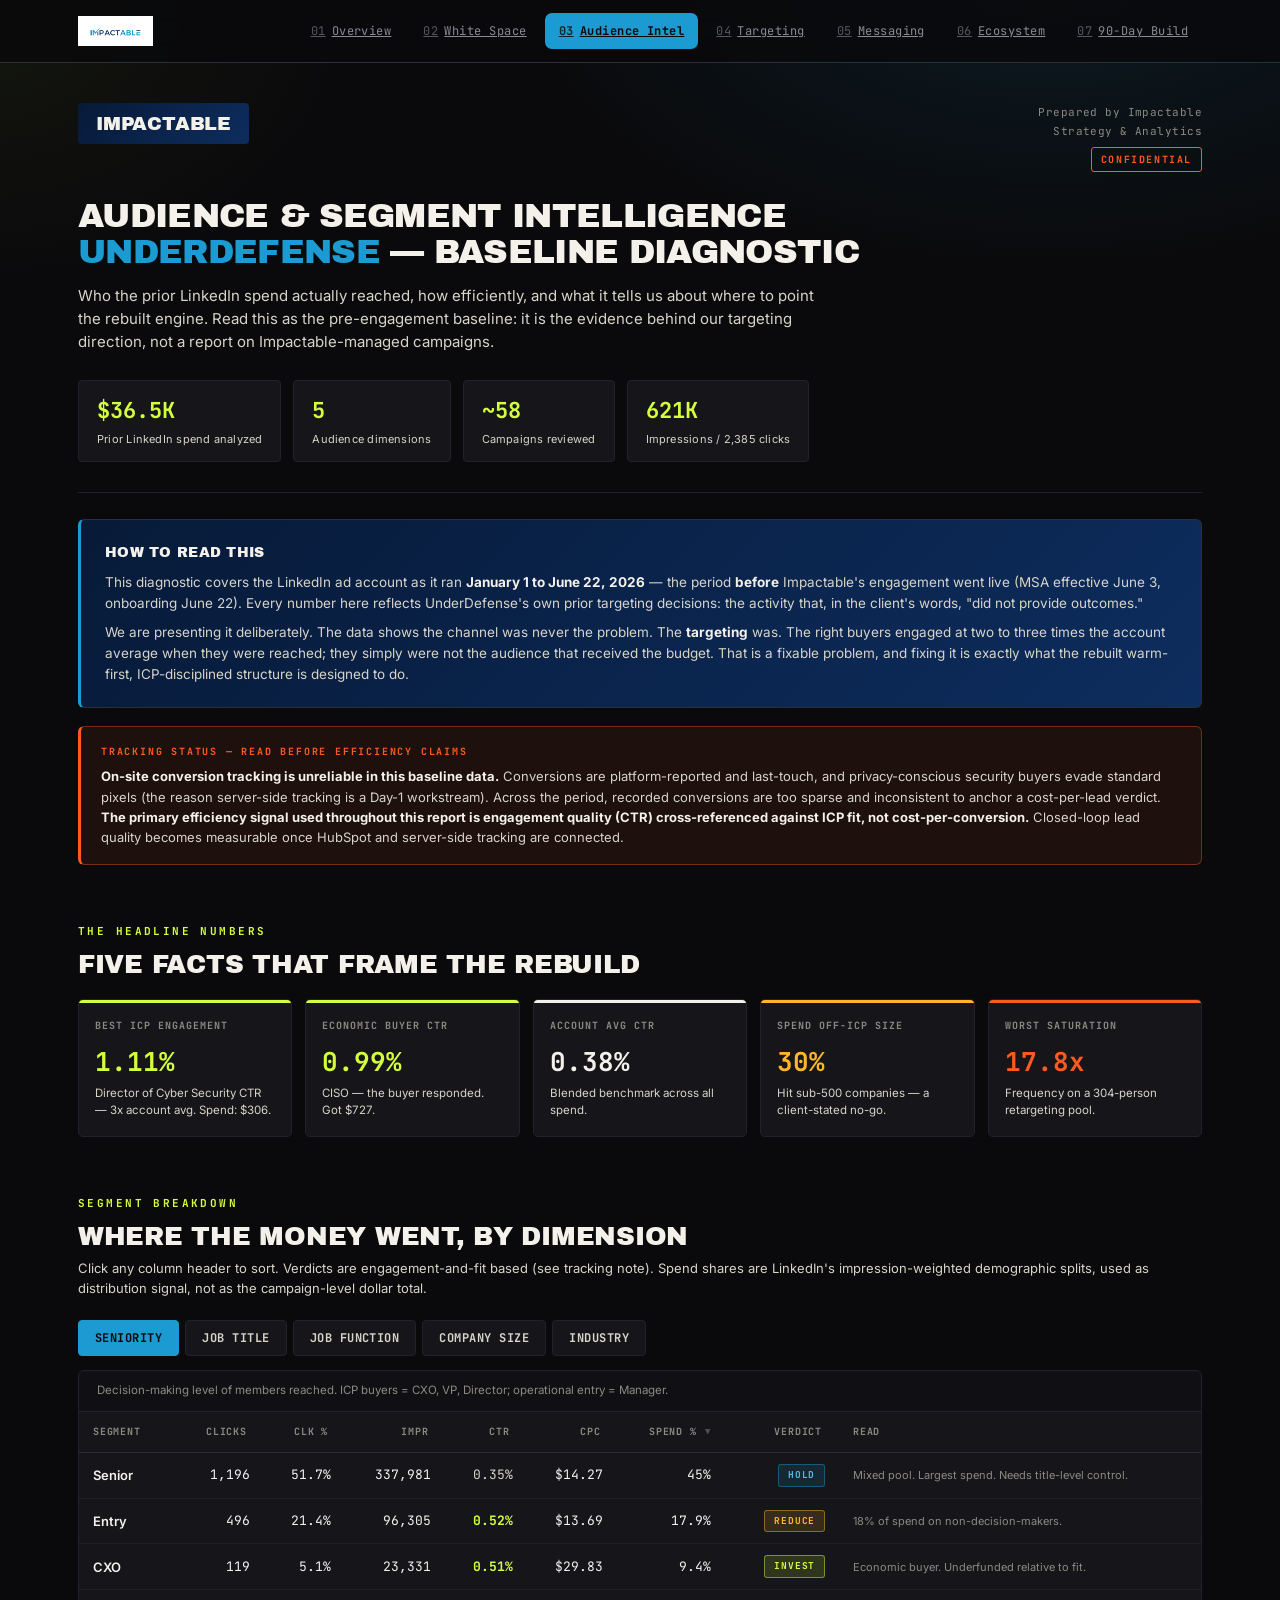
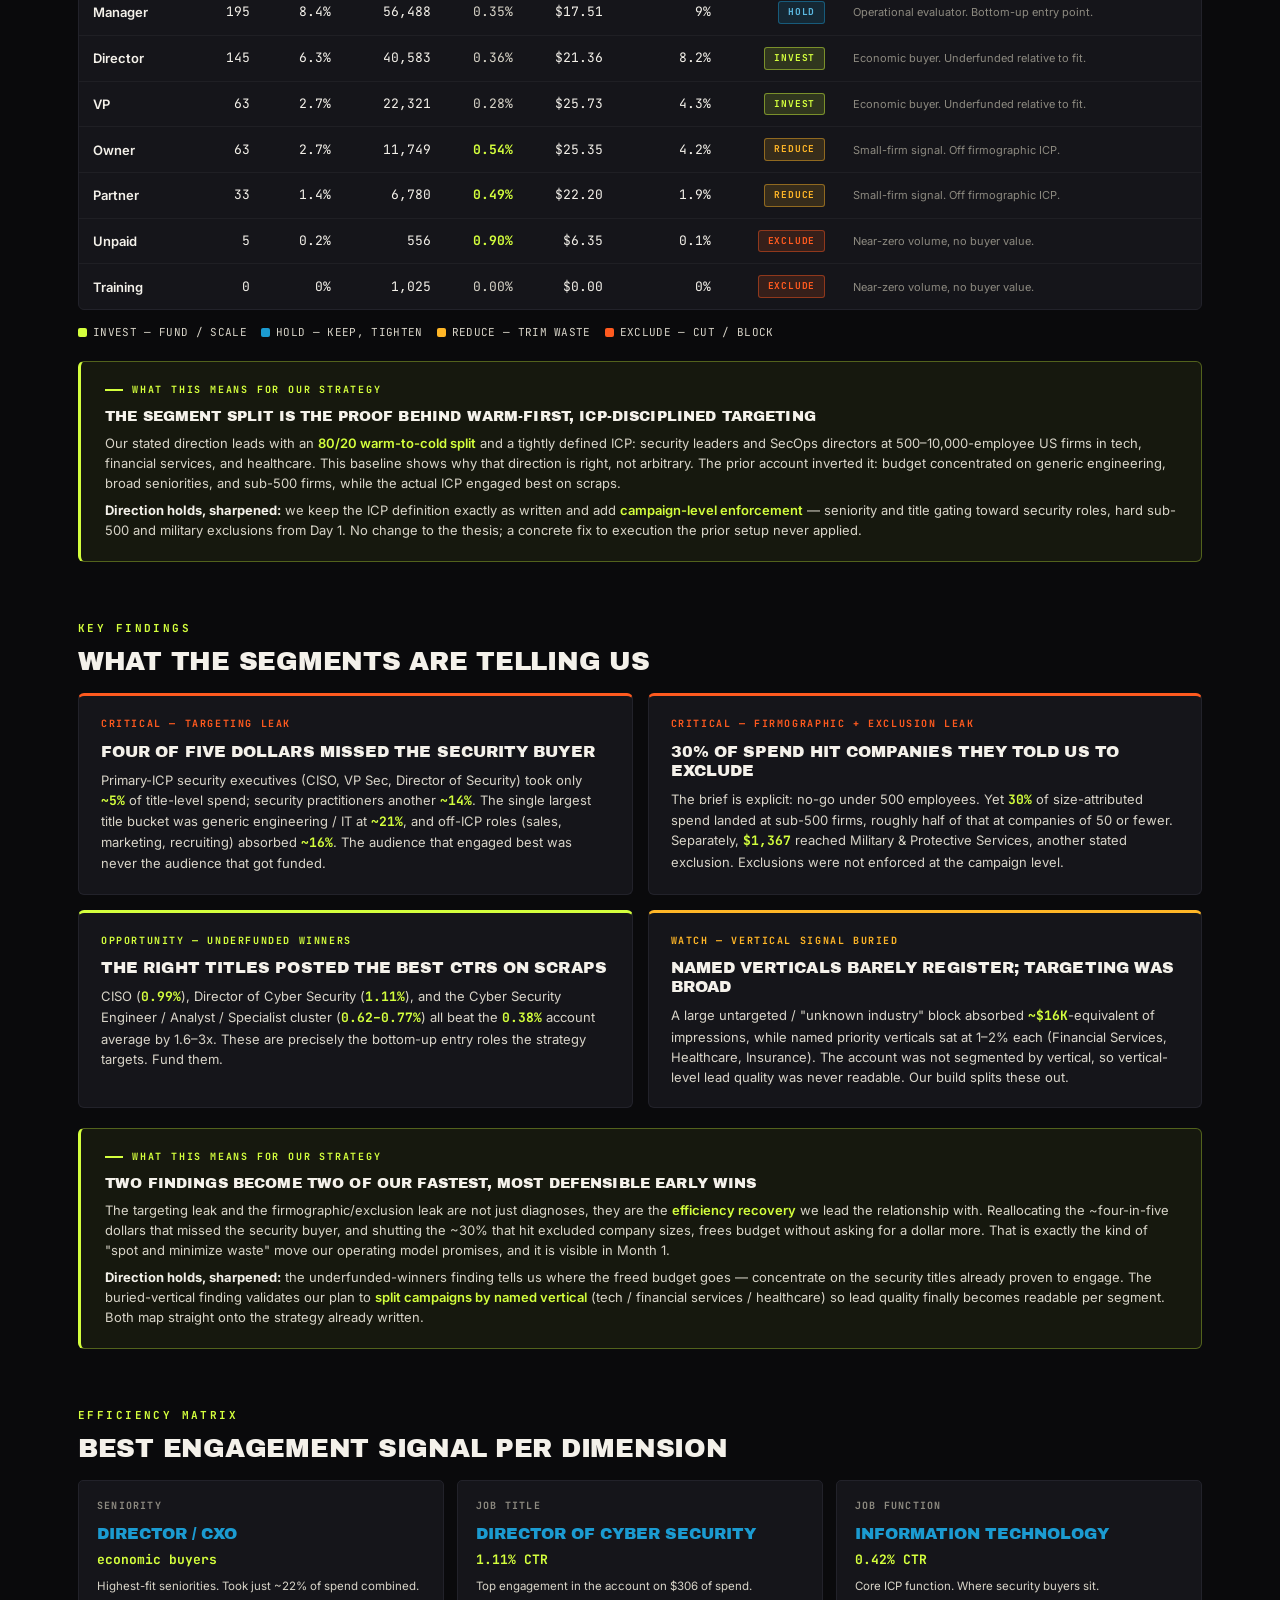
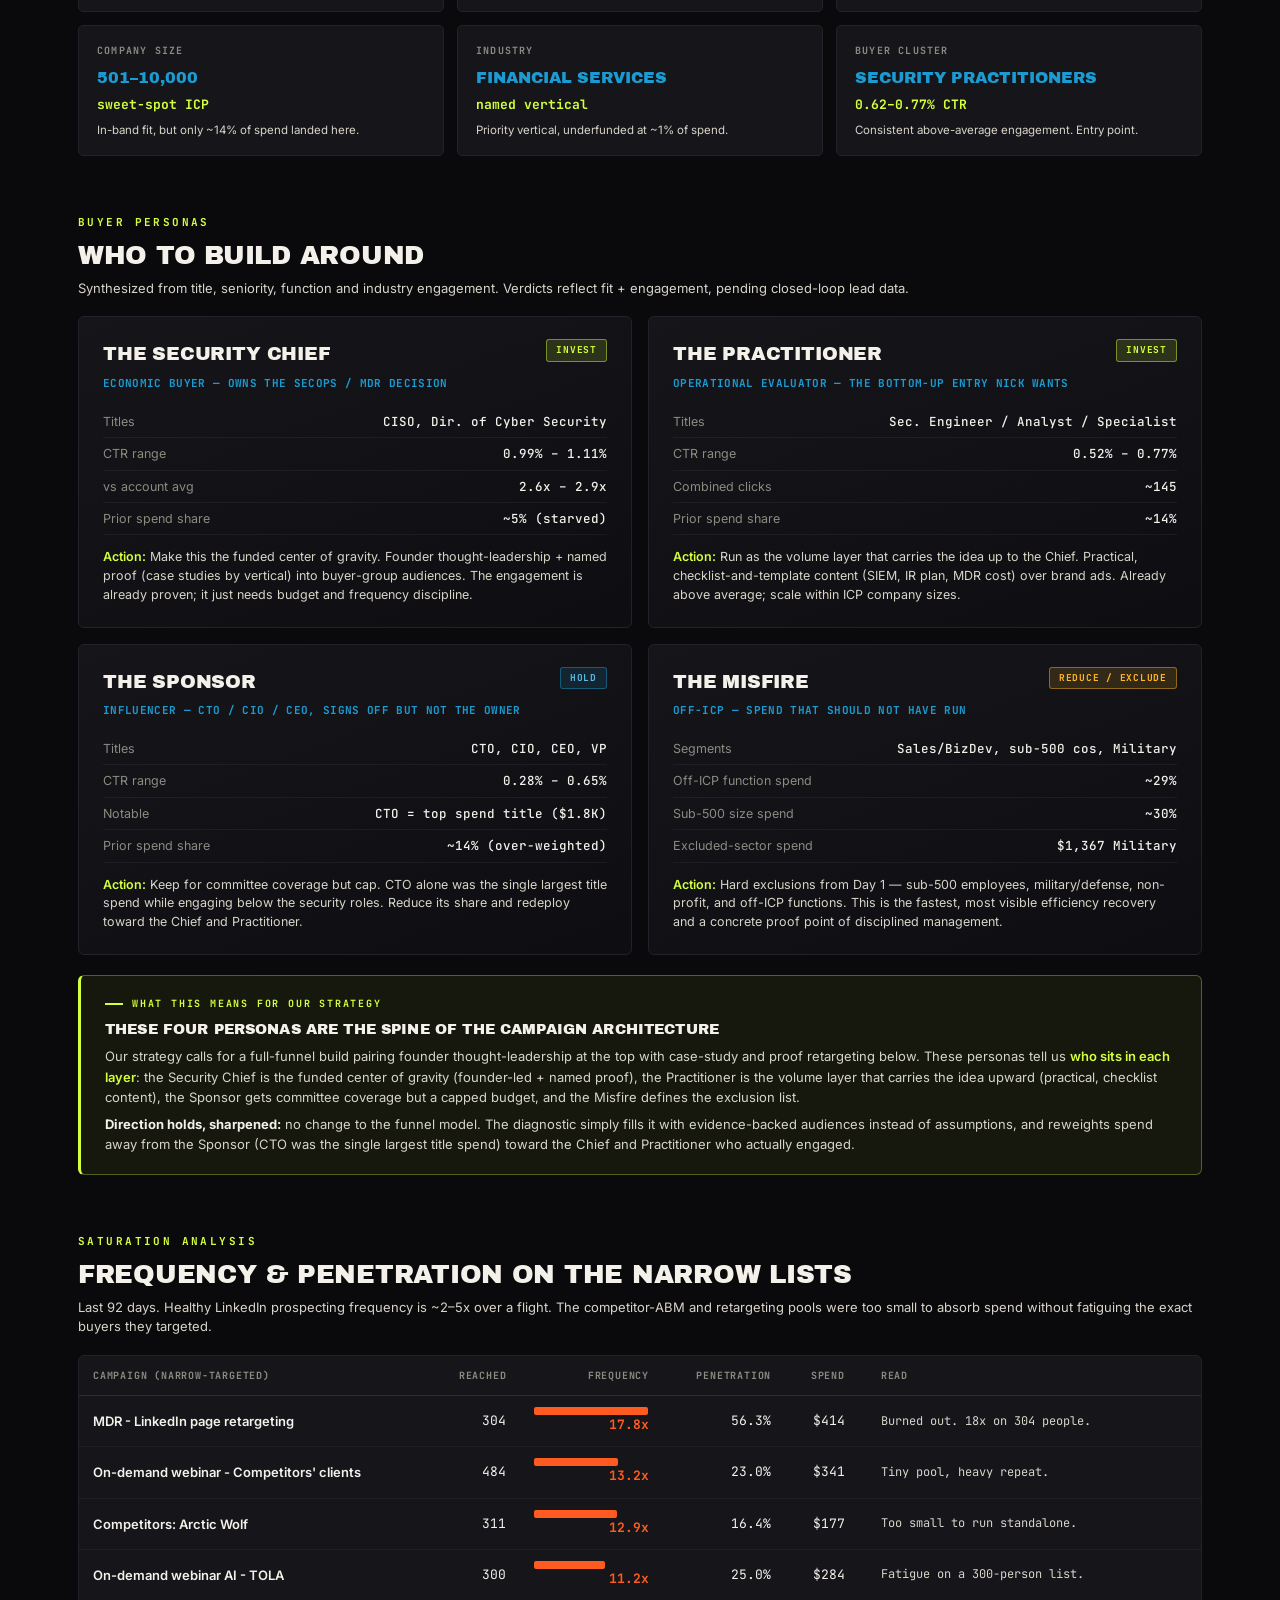
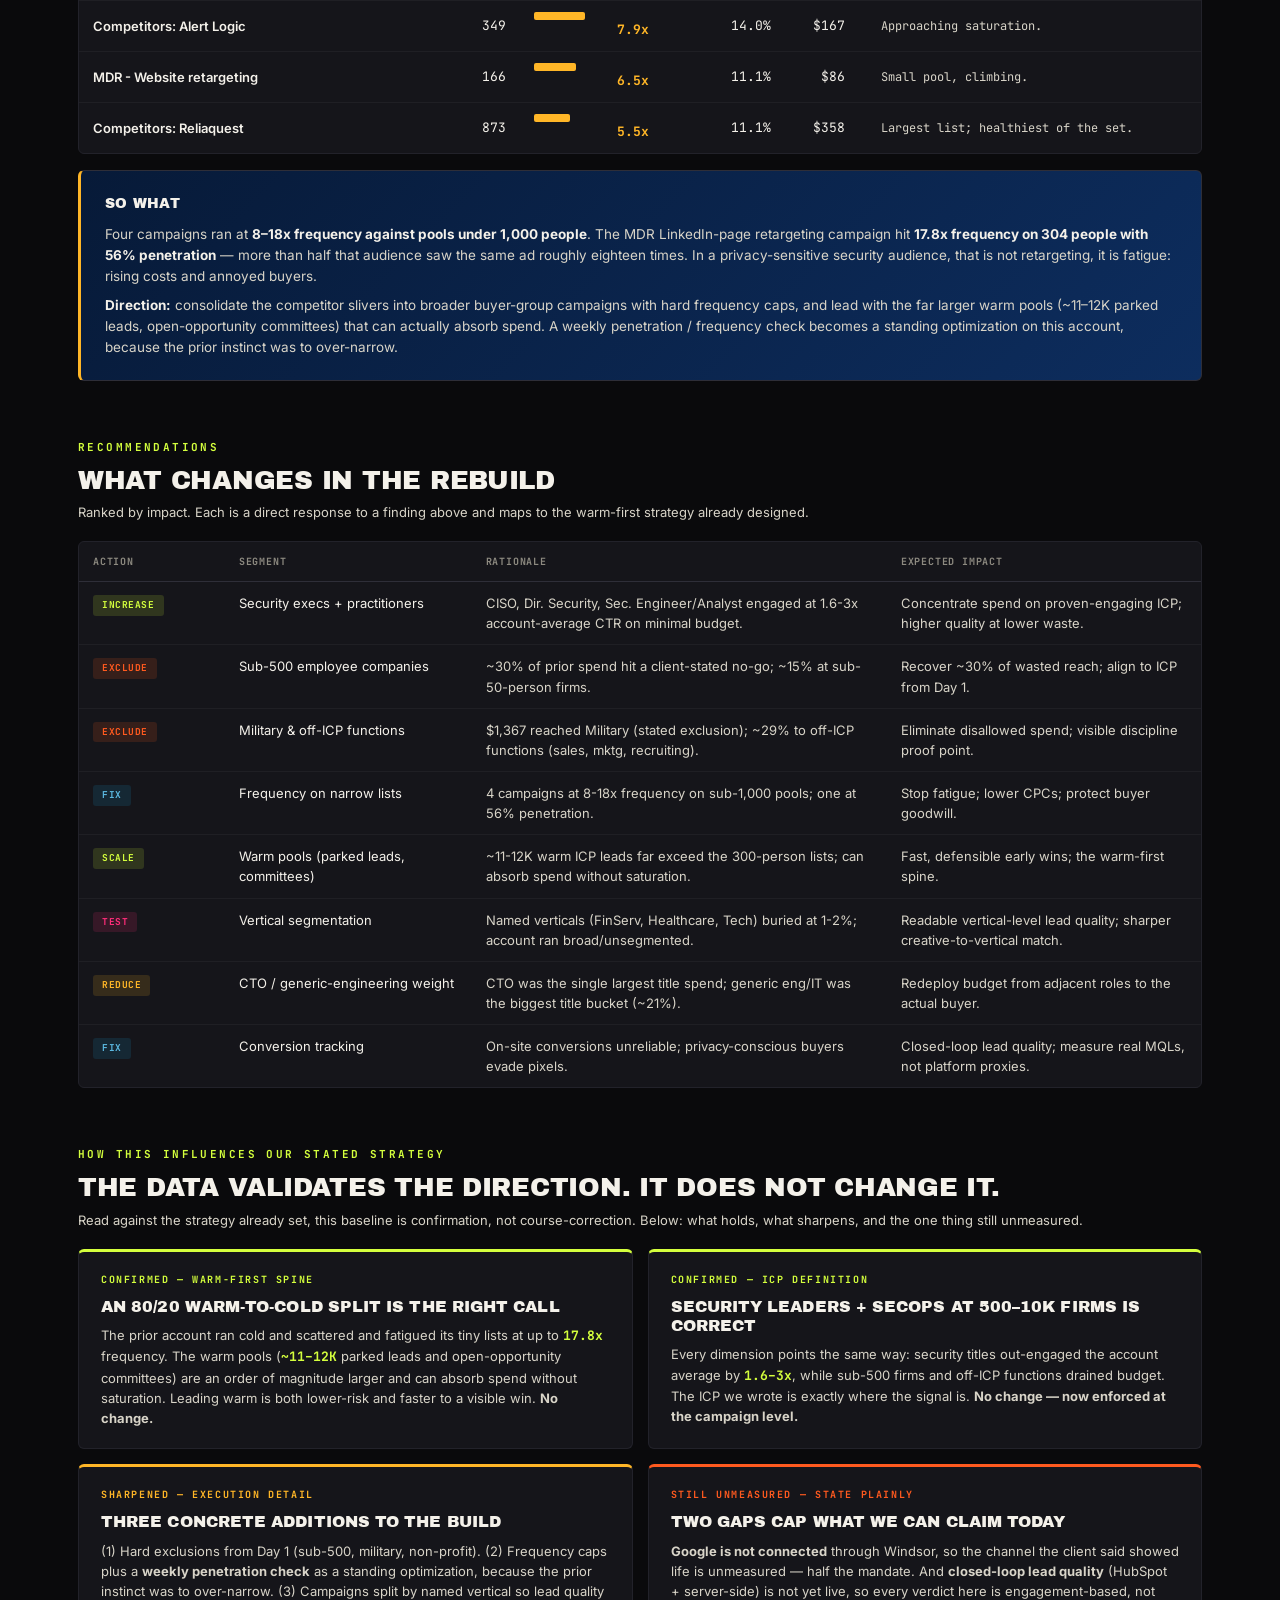
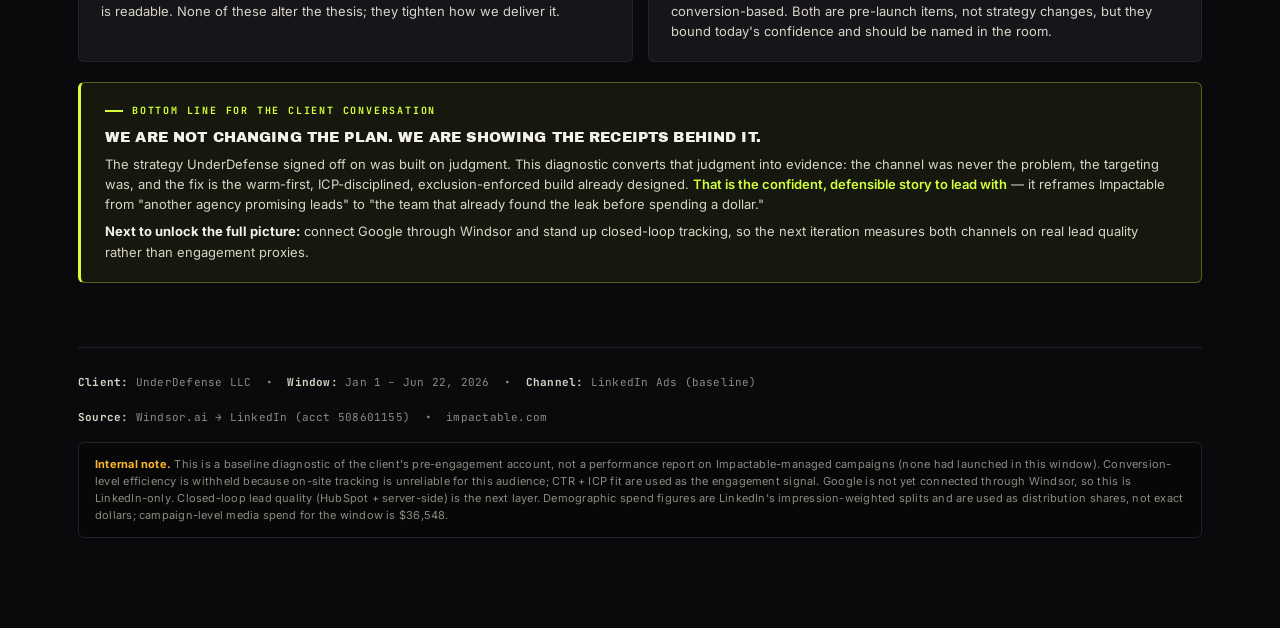
==== audience-intel.html @ baf53f41 "Add Audience & Segment Intelligence diagnostic; update White Space & Messaging to data-sovereignty w" ====
<!DOCTYPE html>
<html lang="en">
<head>
<meta charset="UTF-8">
<meta name="viewport" content="width=device-width, initial-scale=1.0">
<title>UnderDefense | Audience &amp; Segment Intelligence Diagnostic</title>
<link rel="preconnect" href="https://fonts.googleapis.com">
<link rel="preconnect" href="https://fonts.gstatic.com" crossorigin>
<link href="https://fonts.googleapis.com/css2?family=Archivo+Black&family=Inter:wght@400;500;600;700;800;900&family=JetBrains+Mono:wght@400;500;700&family=Fraunces:ital,opsz,wght@0,9..144,400;0,9..144,600;1,9..144,400;1,9..144,600&display=swap" rel="stylesheet">
<style>
:root{
  /* Brand Bible v2 */
  --asphalt:#0A0A0C; --concrete:#15151A; --court:#22222A;
  --navy:#0D2D5E; --navy-deep:#071A38; --blue:#1B9BD1; --blue-soft:#5BB8E0;
  --bone:#F4F1EA; --chalk:#D8D4C8;
  --moss:#7BAA3E; --canopy:#D4FF3D; --terracotta:#C4521F; --hazard:#FF5A1F;
  --rust:#8B3A1A; --clay:#FFB627; --jet-pink:#FF2D7A; --plum:#5C2D6E;
  /* semantic mapping for the diagnostic */
  --bg:var(--asphalt); --surface:var(--concrete); --surface2:#1b1b21;
  --border:var(--court); --border2:#2e2e38;
  --t1:var(--bone); --t2:var(--chalk); --t3:#8d8a80;
  --invest:var(--canopy); --hold:var(--blue); --reduce:var(--clay);
  --exclude:var(--hazard); --watch:var(--jet-pink);
}
*{box-sizing:border-box;margin:0;padding:0}
body{
  font-family:'Inter',sans-serif; background:var(--bg); color:var(--t1);
  line-height:1.55; -webkit-font-smoothing:antialiased;
  background-image:radial-gradient(900px 520px at 82% -5%,rgba(27,155,209,0.12),transparent 60%),radial-gradient(680px 480px at -2% 2%,rgba(212,255,61,0.05),transparent 55%);
  background-attachment:fixed;
}
.wrap{max-width:1180px;margin:0 auto;padding:0 28px 90px}
.mono{font-family:'JetBrains Mono',monospace}
.sectlabel{font-family:'JetBrains Mono',monospace;font-size:11px;font-weight:700;letter-spacing:.22em;text-transform:uppercase;color:var(--canopy);margin-bottom:10px}
h2{font-family:'Archivo Black',sans-serif;font-size:26px;font-weight:400;letter-spacing:-.01em;line-height:1.1;margin-bottom:6px;text-transform:uppercase}
h2 .sub{display:block;font-family:'Inter',sans-serif;font-size:13px;font-weight:400;color:var(--t2);margin-top:9px;letter-spacing:0;line-height:1.5;text-transform:none}
section{margin-top:58px}

/* HEADER */
header{padding:40px 0 30px;border-bottom:1px solid var(--border)}
.htop{display:flex;justify-content:space-between;align-items:flex-start;gap:24px;flex-wrap:wrap}
.logochip{background:linear-gradient(135deg,var(--navy-deep) 0%,var(--navy) 100%);border-radius:4px;padding:11px 18px;display:inline-flex;align-items:center}
.logochip .wm{font-family:'Archivo Black',sans-serif;font-size:19px;letter-spacing:-.01em;color:var(--bone);line-height:1;text-transform:uppercase}
.hmeta{text-align:right;font-family:'JetBrains Mono',monospace;font-size:11px;color:var(--t3);letter-spacing:.04em;line-height:1.7}
.hmeta .conf{display:inline-block;margin-top:7px;font-size:10px;font-weight:700;letter-spacing:.16em;text-transform:uppercase;color:var(--hazard);border:1px solid var(--hazard);border-radius:3px;padding:3px 9px}
h1{font-family:'Archivo Black',sans-serif;font-size:34px;font-weight:400;letter-spacing:-.02em;margin-top:26px;line-height:1.05;text-transform:uppercase}
h1 .accent{color:var(--blue)}
.tagline{color:var(--t2);font-size:15px;margin-top:14px;max-width:760px}
.badges{display:flex;gap:12px;flex-wrap:wrap;margin-top:26px}
.badge{background:var(--surface);border:1px solid var(--border);border-radius:4px;padding:13px 18px;min-width:150px}
.badge .n{font-family:'JetBrains Mono',monospace;font-size:22px;font-weight:700;color:var(--canopy)}
.badge .l{font-size:11px;color:var(--t2);margin-top:3px;letter-spacing:.02em}

/* CALLOUT / FRAMING */
.frame{background:linear-gradient(135deg,var(--navy-deep) 0%,var(--navy) 100%);border:1px solid var(--border2);border-left:3px solid var(--blue);border-radius:6px;padding:22px 24px;margin-top:26px}
.frame h3{font-family:'Archivo Black',sans-serif;font-weight:400;font-size:14px;letter-spacing:.02em;text-transform:uppercase;margin-bottom:9px;color:var(--bone)}
.frame p{font-size:13.5px;color:var(--chalk);margin-bottom:8px}
.frame p:last-child{margin-bottom:0}
.frame strong{color:var(--bone);font-weight:700}

.alert{background:rgba(255,90,31,.08);border:1px solid rgba(255,90,31,.4);border-left:3px solid var(--hazard);border-radius:6px;padding:17px 20px;margin-top:18px}
.alert .tag{font-family:'JetBrains Mono',monospace;font-size:10px;font-weight:700;letter-spacing:.18em;text-transform:uppercase;color:var(--hazard);margin-bottom:7px}
.alert p{font-size:13px;color:var(--t2)}
.alert strong{color:var(--t1)}

/* STRATEGY NOTE callout (canopy/lime = our direction) */
.strat{background:rgba(212,255,61,.06);border:1px solid rgba(212,255,61,.32);border-left:3px solid var(--canopy);border-radius:6px;padding:20px 24px;margin-top:20px}
.strat .tag{font-family:'JetBrains Mono',monospace;font-size:10px;font-weight:700;letter-spacing:.18em;text-transform:uppercase;color:var(--canopy);margin-bottom:9px;display:flex;align-items:center;gap:9px}
.strat .tag::before{content:"";width:18px;height:2px;background:var(--canopy);display:inline-block}
.strat h4{font-family:'Archivo Black',sans-serif;font-weight:400;font-size:14.5px;text-transform:uppercase;letter-spacing:.01em;color:var(--bone);margin-bottom:8px;line-height:1.25}
.strat p{font-size:13px;color:var(--chalk);margin-bottom:7px}
.strat p:last-child{margin-bottom:0}
.strat strong{color:var(--canopy);font-weight:600}
.strat .pin{color:var(--bone);font-weight:700}

/* HERO STATS */
.hero{display:flex;flex-wrap:wrap;gap:13px;margin-top:20px}
.hcard{flex:1 1 calc(20% - 11px);min-width:160px;background:var(--surface);border:1px solid var(--border);border-radius:5px;padding:18px 16px;position:relative;overflow:hidden}
.hcard::before{content:'';position:absolute;top:0;left:0;right:0;height:3px;background:var(--accent,var(--blue))}
.hcard .k{font-family:'JetBrains Mono',monospace;font-size:10px;letter-spacing:.1em;text-transform:uppercase;color:var(--t3);font-weight:700}
.hcard .v{font-family:'JetBrains Mono',monospace;font-size:26px;font-weight:700;margin:9px 0 3px;color:var(--accent,var(--t1))}
.hcard .d{font-size:11.5px;color:var(--t2);line-height:1.4}

/* TABS + TABLE */
.tabs{display:flex;gap:6px;flex-wrap:wrap;margin:22px 0 14px}
.tab{background:var(--surface);border:1px solid var(--border);color:var(--t2);font-family:'JetBrains Mono',monospace;font-size:12px;font-weight:700;letter-spacing:.04em;text-transform:uppercase;padding:9px 16px;border-radius:4px;cursor:pointer;transition:.15s}
.tab:hover{border-color:var(--border2);color:var(--t1)}
.tab.active{background:var(--blue);border-color:var(--blue);color:var(--asphalt)}
.tablewrap{background:var(--surface);border:1px solid var(--border);border-radius:6px;overflow:hidden}
.thint{font-size:11.5px;color:var(--t3);padding:11px 18px;border-bottom:1px solid var(--border);background:rgba(0,0,0,.25)}
table{width:100%;border-collapse:collapse;font-size:13px}
thead th{text-align:right;padding:12px 14px;font-family:'JetBrains Mono',monospace;font-size:10px;letter-spacing:.08em;text-transform:uppercase;color:var(--t3);font-weight:700;cursor:pointer;user-select:none;white-space:nowrap;border-bottom:1px solid var(--border2);transition:.12s}
thead th:first-child{text-align:left}
thead th:hover{color:var(--canopy)}
thead th .arr{opacity:.5;font-size:9px;margin-left:3px}
tbody td{padding:11px 14px;text-align:right;border-bottom:1px solid rgba(255,255,255,.045);white-space:nowrap}
tbody td:first-child{text-align:left;font-weight:600;color:var(--t1)}
tbody tr:last-child td{border-bottom:none}
tbody tr:hover{background:rgba(27,155,209,.06)}
.clickcell{position:relative}
.clickbar{position:absolute;left:14px;top:50%;transform:translateY(-50%);height:18px;background:rgba(27,155,209,.18);border-radius:2px;z-index:0}
.clickcell span{position:relative;z-index:1}
.mono-cell,tbody td:not(:first-child){font-family:'JetBrains Mono',monospace}
.note{font-family:'Inter',sans-serif;font-size:11px;color:var(--t3);max-width:230px;white-space:normal;text-align:left;line-height:1.4}
.ctr-hi{color:var(--canopy);font-weight:700}
.ctr-lo{color:var(--t2)}
/* verdict badges */
.vb{display:inline-block;font-family:'JetBrains Mono',monospace;font-size:9.5px;font-weight:700;letter-spacing:.08em;padding:3px 9px;border-radius:3px;text-transform:uppercase}
.v-INVEST{background:rgba(212,255,61,.14);color:var(--canopy);border:1px solid rgba(212,255,61,.45)}
.v-HOLD{background:rgba(27,155,209,.14);color:var(--blue-soft);border:1px solid rgba(27,155,209,.45)}
.v-REDUCE{background:rgba(255,182,39,.14);color:var(--clay);border:1px solid rgba(255,182,39,.45)}
.v-EXCLUDE{background:rgba(255,90,31,.14);color:var(--hazard);border:1px solid rgba(255,90,31,.45)}
.v-WATCH{background:rgba(255,45,122,.14);color:var(--jet-pink);border:1px solid rgba(255,45,122,.45)}
.legend{display:flex;gap:14px;flex-wrap:wrap;margin-top:14px;font-family:'JetBrains Mono',monospace;font-size:11px;color:var(--t2);text-transform:uppercase;letter-spacing:.03em}
.legend span{display:inline-flex;align-items:center;gap:6px}
.dot{width:9px;height:9px;border-radius:2px;display:inline-block}

/* INSIGHT CARDS */
.cards{display:flex;flex-wrap:wrap;gap:15px;margin-top:18px}
.icard{flex:1 1 calc(50% - 8px);min-width:300px;background:var(--surface);border:1px solid var(--border);border-radius:6px;padding:20px 22px;border-top:3px solid var(--blue)}
.icard.opp{border-top-color:var(--canopy)}
.icard.crit{border-top-color:var(--hazard)}
.icard.watch{border-top-color:var(--clay)}
.icard .tg{font-family:'JetBrains Mono',monospace;font-size:10px;font-weight:700;letter-spacing:.16em;text-transform:uppercase;margin-bottom:10px}
.icard.opp .tg{color:var(--canopy)}
.icard.crit .tg{color:var(--hazard)}
.icard.watch .tg{color:var(--clay)}
.icard h4{font-family:'Archivo Black',sans-serif;font-weight:400;font-size:16px;text-transform:uppercase;letter-spacing:.005em;margin-bottom:9px;line-height:1.2}
.icard p{font-size:13px;color:var(--t2)}
.icard .stat{font-family:'JetBrains Mono',monospace;color:var(--canopy);font-weight:700}

/* EFFICIENCY MATRIX */
.matrix{display:flex;flex-wrap:wrap;gap:13px;margin-top:18px}
.mcard{flex:1 1 calc(33.333% - 9px);min-width:200px;background:var(--surface);border:1px solid var(--border);border-radius:5px;padding:17px 18px}
.mcard .dim{font-family:'JetBrains Mono',monospace;font-size:10px;letter-spacing:.12em;text-transform:uppercase;color:var(--t3);font-weight:700}
.mcard .win{font-family:'Archivo Black',sans-serif;font-weight:400;font-size:16px;text-transform:uppercase;margin:8px 0 4px;color:var(--blue)}
.mcard .st{font-family:'JetBrains Mono',monospace;font-size:13px;color:var(--canopy);font-weight:700}
.mcard .ip{font-size:11.5px;color:var(--t2);margin-top:7px;line-height:1.4}

/* PERSONAS */
.personas{display:flex;flex-wrap:wrap;gap:16px;margin-top:18px}
.pcard{flex:1 1 calc(50% - 8px);min-width:300px;background:linear-gradient(160deg,var(--concrete),#0e0e12);border:1px solid var(--border);border-radius:6px;padding:22px 24px}
.pcard .ptop{display:flex;justify-content:space-between;align-items:flex-start;gap:12px;margin-bottom:6px}
.pcard h4{font-family:'Archivo Black',sans-serif;font-weight:400;font-size:19px;text-transform:uppercase;letter-spacing:-.01em}
.pcard .role{font-family:'JetBrains Mono',monospace;font-size:11px;color:var(--blue);font-weight:700;text-transform:uppercase;letter-spacing:.03em;margin-bottom:14px}
.pcard .prow{display:flex;justify-content:space-between;font-size:12.5px;padding:6px 0;border-bottom:1px solid rgba(255,255,255,.05)}
.pcard .prow .lab{color:var(--t3)}
.pcard .prow .val{font-family:'JetBrains Mono',monospace;color:var(--t1);font-weight:500}
.pcard .act{font-size:12.5px;color:var(--t2);margin-top:13px;line-height:1.5}
.pcard .act b{color:var(--canopy);font-weight:600}

/* ACTION TABLE */
.actwrap{background:var(--surface);border:1px solid var(--border);border-radius:6px;overflow:hidden;margin-top:18px}
table.act{font-size:13px}
table.act thead th{text-align:left;cursor:default}
table.act tbody td{text-align:left;white-space:normal;vertical-align:top;font-family:'Inter',sans-serif}
table.act tbody td:first-child{font-weight:600}
.pill{display:inline-block;font-family:'JetBrains Mono',monospace;font-size:9.5px;font-weight:700;letter-spacing:.06em;padding:3px 9px;border-radius:3px;text-transform:uppercase}
.p-INCREASE,.p-SCALE{background:rgba(212,255,61,.14);color:var(--canopy)}
.p-TEST{background:rgba(255,45,122,.14);color:var(--jet-pink)}
.p-REDUCE{background:rgba(255,182,39,.14);color:var(--clay)}
.p-EXCLUDE{background:rgba(255,90,31,.14);color:var(--hazard)}
.p-FIX{background:rgba(27,155,209,.14);color:var(--blue-soft)}

/* FREQUENCY SECTION */
.freqwrap{background:var(--surface);border:1px solid var(--border);border-radius:6px;overflow:hidden;margin-top:18px}
table.freq tbody td{text-align:right;font-family:'JetBrains Mono',monospace}
table.freq tbody td:first-child{text-align:left;font-family:'Inter',sans-serif}
.freqbar-cell{position:relative;min-width:120px}
.freqbar{height:8px;border-radius:2px;background:var(--moss)}
.freq-warn .freqbar{background:var(--clay)}
.freq-bad .freqbar{background:var(--hazard)}
.freqval{font-family:'JetBrains Mono',monospace;font-weight:700}
.freq-bad .freqval{color:var(--hazard)}
.freq-warn .freqval{color:var(--clay)}

/* FOOTER */
footer{margin-top:64px;padding-top:26px;border-top:1px solid var(--border);font-family:'JetBrains Mono',monospace;font-size:11px;color:var(--t3);letter-spacing:.02em}
footer .frow{display:flex;justify-content:space-between;flex-wrap:wrap;gap:18px}
footer b{color:var(--t2);font-weight:700}
.internal{margin-top:16px;font-family:'Inter',sans-serif;font-size:11px;color:var(--t3);background:rgba(0,0,0,.3);border:1px solid var(--border);border-radius:6px;padding:13px 16px;line-height:1.55}

@media(max-width:920px){
  .hero{grid-template-columns:repeat(2,1fr)} .cards,.personas{grid-template-columns:1fr}
  .matrix{grid-template-columns:1fr 1fr} h1{font-size:26px}
}

/* ---- Intelligence Room shared nav (scoped, no collision with page .tabs/.tab) ---- */
.ir-nav{position:sticky;top:0;z-index:60;background:rgba(10,10,12,.88);backdrop-filter:blur(12px);-webkit-backdrop-filter:blur(12px);border-bottom:1px solid var(--border2)}
.ir-nav-row{display:flex;align-items:center;gap:24px;height:62px;max-width:1180px;margin:0 auto;padding:0 28px}
.ir-brandmark{width:128px;height:30px;background-image:url('[data-uri]');background-size:contain;background-repeat:no-repeat;background-position:left center;flex:0 0 auto}
.ir-tabs{display:flex;gap:4px;margin-left:auto;overflow-x:auto;scrollbar-width:none}
.ir-tabs::-webkit-scrollbar{display:none}
.ir-tab{font-family:'JetBrains Mono',monospace;font-size:12px;letter-spacing:.04em;color:#8A8A95;padding:8px 13px;border-radius:7px;white-space:nowrap;border:1px solid transparent;transition:.15s}
.ir-tab:hover{color:var(--bone);background:var(--concrete)}
.ir-tab.active{color:var(--asphalt);background:var(--blue);font-weight:700}
.ir-tab .ir-n{opacity:.6;margin-right:6px}
.ir-tab.active .ir-n{opacity:.8}
</style>
</head>
<body>
<nav class="ir-nav"><div class="ir-nav-row">
  <a class="ir-brandmark" href="index.html" aria-label="Impactable"></a>
  <div class="ir-tabs">
    <a class="ir-tab" href="index.html"><span class="ir-n">01</span>Overview</a>
    <a class="ir-tab" href="white-space.html"><span class="ir-n">02</span>White Space</a>
    <a class="ir-tab active" href="audience-intel.html"><span class="ir-n">03</span>Audience Intel</a>
    <a class="ir-tab" href="targeting.html"><span class="ir-n">04</span>Targeting</a>
    <a class="ir-tab" href="messaging.html"><span class="ir-n">05</span>Messaging</a>
    <a class="ir-tab" href="ecosystem.html"><span class="ir-n">06</span>Ecosystem</a>
    <a class="ir-tab" href="campaign-build.html"><span class="ir-n">07</span>90-Day Build</a>
  </div>
</div></nav>

<div class="wrap">

<header>
  <div class="htop">
    <div class="logochip"><span class="wm">Impactable</span></div>
    <div class="hmeta">
      Prepared by Impactable<br>Strategy &amp; Analytics<br>
      <span class="conf">Confidential</span>
    </div>
  </div>
  <h1>Audience &amp; Segment Intelligence<br><span class="accent">UnderDefense</span> &mdash; Baseline Diagnostic</h1>
  <p class="tagline">Who the prior LinkedIn spend actually reached, how efficiently, and what it tells us about where to point the rebuilt engine. Read this as the pre-engagement baseline: it is the evidence behind our targeting direction, not a report on Impactable-managed campaigns.</p>
  <div class="badges">
    <div class="badge"><div class="n">$36.5K</div><div class="l">Prior LinkedIn spend analyzed</div></div>
    <div class="badge"><div class="n">5</div><div class="l">Audience dimensions</div></div>
    <div class="badge"><div class="n">~58</div><div class="l">Campaigns reviewed</div></div>
    <div class="badge"><div class="n">621K</div><div class="l">Impressions / 2,385 clicks</div></div>
  </div>
</header>

<div class="frame">
  <h3>How to read this</h3>
  <p>This diagnostic covers the LinkedIn ad account as it ran <strong>January 1 to June 22, 2026</strong> &mdash; the period <strong>before</strong> Impactable's engagement went live (MSA effective June 3, onboarding June 22). Every number here reflects UnderDefense's own prior targeting decisions: the activity that, in the client's words, "did not provide outcomes."</p>
  <p>We are presenting it deliberately. The data shows the channel was never the problem. The <strong>targeting</strong> was. The right buyers engaged at two to three times the account average when they were reached; they simply were not the audience that received the budget. That is a fixable problem, and fixing it is exactly what the rebuilt warm-first, ICP-disciplined structure is designed to do.</p>
</div>

<div class="alert">
  <div class="tag">Tracking status &mdash; read before efficiency claims</div>
  <p><strong>On-site conversion tracking is unreliable in this baseline data.</strong> Conversions are platform-reported and last-touch, and privacy-conscious security buyers evade standard pixels (the reason server-side tracking is a Day-1 workstream). Across the period, recorded conversions are too sparse and inconsistent to anchor a cost-per-lead verdict. <strong>The primary efficiency signal used throughout this report is engagement quality (CTR) cross-referenced against ICP fit, not cost-per-conversion.</strong> Closed-loop lead quality becomes measurable once HubSpot and server-side tracking are connected.</p>
</div>

<!-- HERO -->
<section>
  <div class="sectlabel">The headline numbers</div>
  <h2>Five facts that frame the rebuild</h2>
  <div class="hero">
    <div class="hcard" style="--accent:var(--canopy)"><div class="k">Best ICP engagement</div><div class="v">1.11%</div><div class="d">Director of Cyber Security CTR &mdash; 3x account avg. Spend: $306.</div></div>
    <div class="hcard" style="--accent:var(--canopy)"><div class="k">Economic buyer CTR</div><div class="v">0.99%</div><div class="d">CISO &mdash; the buyer responded. Got $727.</div></div>
    <div class="hcard" style="--accent:var(--t1)"><div class="k">Account avg CTR</div><div class="v">0.38%</div><div class="d">Blended benchmark across all spend.</div></div>
    <div class="hcard" style="--accent:var(--clay)"><div class="k">Spend off-ICP size</div><div class="v">30%</div><div class="d">Hit sub-500 companies &mdash; a client-stated no-go.</div></div>
    <div class="hcard" style="--accent:var(--hazard)"><div class="k">Worst saturation</div><div class="v">17.8x</div><div class="d">Frequency on a 304-person retargeting pool.</div></div>
  </div>
</section>

<!-- DIMENSION TABLES -->
<section>
  <div class="sectlabel">Segment breakdown</div>
  <h2>Where the money went, by dimension
    <span class="sub">Click any column header to sort. Verdicts are engagement-and-fit based (see tracking note). Spend shares are LinkedIn's impression-weighted demographic splits, used as distribution signal, not as the campaign-level dollar total.</span>
  </h2>
  <div class="tabs" id="tabs"></div>
  <div class="tablewrap">
    <div class="thint" id="thint"></div>
    <table id="segtable"><thead id="sthead"></thead><tbody id="stbody"></tbody></table>
  </div>
  <div class="legend">
    <span><span class="dot" style="background:#D4FF3D"></span>INVEST &mdash; fund / scale</span>
    <span><span class="dot" style="background:#1B9BD1"></span>HOLD &mdash; keep, tighten</span>
    <span><span class="dot" style="background:#FFB627"></span>REDUCE &mdash; trim waste</span>
    <span><span class="dot" style="background:#FF5A1F"></span>EXCLUDE &mdash; cut / block</span>
  </div>
  <div class="strat">
    <div class="tag">What this means for our strategy</div>
    <h4>The segment split is the proof behind warm-first, ICP-disciplined targeting</h4>
    <p>Our stated direction leads with an <strong>80/20 warm-to-cold split</strong> and a tightly defined ICP: security leaders and SecOps directors at 500&ndash;10,000-employee US firms in tech, financial services, and healthcare. This baseline shows why that direction is right, not arbitrary. The prior account inverted it: budget concentrated on generic engineering, broad seniorities, and sub-500 firms, while the actual ICP engaged best on scraps.</p>
    <p><span class="pin">Direction holds, sharpened:</span> we keep the ICP definition exactly as written and add <strong>campaign-level enforcement</strong> &mdash; seniority and title gating toward security roles, hard sub-500 and military exclusions from Day 1. No change to the thesis; a concrete fix to execution the prior setup never applied.</p>
  </div>
</section>

<!-- KEY FINDINGS -->
<section>
  <div class="sectlabel">Key findings</div>
  <h2>What the segments are telling us</h2>
  <div class="cards">
    <div class="icard crit">
      <div class="tg">Critical &mdash; targeting leak</div>
      <h4>Four of five dollars missed the security buyer</h4>
      <p>Primary-ICP security executives (CISO, VP Sec, Director of Security) took only <span class="stat">~5%</span> of title-level spend; security practitioners another <span class="stat">~14%</span>. The single largest title bucket was generic engineering / IT at <span class="stat">~21%</span>, and off-ICP roles (sales, marketing, recruiting) absorbed <span class="stat">~16%</span>. The audience that engaged best was never the audience that got funded.</p>
    </div>
    <div class="icard crit">
      <div class="tg">Critical &mdash; firmographic + exclusion leak</div>
      <h4>30% of spend hit companies they told us to exclude</h4>
      <p>The brief is explicit: no-go under 500 employees. Yet <span class="stat">30%</span> of size-attributed spend landed at sub-500 firms, roughly half of that at companies of 50 or fewer. Separately, <span class="stat">$1,367</span> reached Military &amp; Protective Services, another stated exclusion. Exclusions were not enforced at the campaign level.</p>
    </div>
    <div class="icard opp">
      <div class="tg">Opportunity &mdash; underfunded winners</div>
      <h4>The right titles posted the best CTRs on scraps</h4>
      <p>CISO (<span class="stat">0.99%</span>), Director of Cyber Security (<span class="stat">1.11%</span>), and the Cyber Security Engineer / Analyst / Specialist cluster (<span class="stat">0.62&ndash;0.77%</span>) all beat the <span class="stat">0.38%</span> account average by 1.6&ndash;3x. These are precisely the bottom-up entry roles the strategy targets. Fund them.</p>
    </div>
    <div class="icard watch">
      <div class="tg">Watch &mdash; vertical signal buried</div>
      <h4>Named verticals barely register; targeting was broad</h4>
      <p>A large untargeted / "unknown industry" block absorbed <span class="stat">~$16K</span>-equivalent of impressions, while named priority verticals sat at 1&ndash;2% each (Financial Services, Healthcare, Insurance). The account was not segmented by vertical, so vertical-level lead quality was never readable. Our build splits these out.</p>
    </div>
  </div>
  <div class="strat">
    <div class="tag">What this means for our strategy</div>
    <h4>Two findings become two of our fastest, most defensible early wins</h4>
    <p>The targeting leak and the firmographic/exclusion leak are not just diagnoses, they are the <strong>efficiency recovery</strong> we lead the relationship with. Reallocating the ~four-in-five dollars that missed the security buyer, and shutting the ~30% that hit excluded company sizes, frees budget without asking for a dollar more. That is exactly the kind of "spot and minimize waste" move our operating model promises, and it is visible in Month 1.</p>
    <p><span class="pin">Direction holds, sharpened:</span> the underfunded-winners finding tells us where the freed budget goes &mdash; concentrate on the security titles already proven to engage. The buried-vertical finding validates our plan to <strong>split campaigns by named vertical</strong> (tech / financial services / healthcare) so lead quality finally becomes readable per segment. Both map straight onto the strategy already written.</p>
  </div>
</section>

<!-- EFFICIENCY MATRIX -->
<section>
  <div class="sectlabel">Efficiency matrix</div>
  <h2>Best engagement signal per dimension</h2>
  <div class="matrix">
    <div class="mcard"><div class="dim">Seniority</div><div class="win">Director / CXO</div><div class="st">economic buyers</div><div class="ip">Highest-fit seniorities. Took just ~22% of spend combined.</div></div>
    <div class="mcard"><div class="dim">Job title</div><div class="win">Director of Cyber Security</div><div class="st">1.11% CTR</div><div class="ip">Top engagement in the account on $306 of spend.</div></div>
    <div class="mcard"><div class="dim">Job function</div><div class="win">Information Technology</div><div class="st">0.42% CTR</div><div class="ip">Core ICP function. Where security buyers sit.</div></div>
    <div class="mcard"><div class="dim">Company size</div><div class="win">501&ndash;10,000</div><div class="st">sweet-spot ICP</div><div class="ip">In-band fit, but only ~14% of spend landed here.</div></div>
    <div class="mcard"><div class="dim">Industry</div><div class="win">Financial Services</div><div class="st">named vertical</div><div class="ip">Priority vertical, underfunded at ~1% of spend.</div></div>
    <div class="mcard"><div class="dim">Buyer cluster</div><div class="win">Security practitioners</div><div class="st">0.62&ndash;0.77% CTR</div><div class="ip">Consistent above-average engagement. Entry point.</div></div>
  </div>
</section>

<!-- PERSONAS -->
<section>
  <div class="sectlabel">Buyer personas</div>
  <h2>Who to build around
    <span class="sub">Synthesized from title, seniority, function and industry engagement. Verdicts reflect fit + engagement, pending closed-loop lead data.</span>
  </h2>
  <div class="personas">
    <div class="pcard">
      <div class="ptop"><h4>The Security Chief</h4><span class="vb v-INVEST">Invest</span></div>
      <div class="role">Economic buyer &mdash; owns the SecOps / MDR decision</div>
      <div class="prow"><span class="lab">Titles</span><span class="val">CISO, Dir. of Cyber Security</span></div>
      <div class="prow"><span class="lab">CTR range</span><span class="val">0.99% &ndash; 1.11%</span></div>
      <div class="prow"><span class="lab">vs account avg</span><span class="val">2.6x &ndash; 2.9x</span></div>
      <div class="prow"><span class="lab">Prior spend share</span><span class="val">~5% (starved)</span></div>
      <div class="act"><b>Action:</b> Make this the funded center of gravity. Founder thought-leadership + named proof (case studies by vertical) into buyer-group audiences. The engagement is already proven; it just needs budget and frequency discipline.</div>
    </div>
    <div class="pcard">
      <div class="ptop"><h4>The Practitioner</h4><span class="vb v-INVEST">Invest</span></div>
      <div class="role">Operational evaluator &mdash; the bottom-up entry Nick wants</div>
      <div class="prow"><span class="lab">Titles</span><span class="val">Sec. Engineer / Analyst / Specialist</span></div>
      <div class="prow"><span class="lab">CTR range</span><span class="val">0.52% &ndash; 0.77%</span></div>
      <div class="prow"><span class="lab">Combined clicks</span><span class="val">~145</span></div>
      <div class="prow"><span class="lab">Prior spend share</span><span class="val">~14%</span></div>
      <div class="act"><b>Action:</b> Run as the volume layer that carries the idea up to the Chief. Practical, checklist-and-template content (SIEM, IR plan, MDR cost) over brand ads. Already above average; scale within ICP company sizes.</div>
    </div>
    <div class="pcard">
      <div class="ptop"><h4>The Sponsor</h4><span class="vb v-HOLD">Hold</span></div>
      <div class="role">Influencer &mdash; CTO / CIO / CEO, signs off but not the owner</div>
      <div class="prow"><span class="lab">Titles</span><span class="val">CTO, CIO, CEO, VP</span></div>
      <div class="prow"><span class="lab">CTR range</span><span class="val">0.28% &ndash; 0.65%</span></div>
      <div class="prow"><span class="lab">Notable</span><span class="val">CTO = top spend title ($1.8K)</span></div>
      <div class="prow"><span class="lab">Prior spend share</span><span class="val">~14% (over-weighted)</span></div>
      <div class="act"><b>Action:</b> Keep for committee coverage but cap. CTO alone was the single largest title spend while engaging below the security roles. Reduce its share and redeploy toward the Chief and Practitioner.</div>
    </div>
    <div class="pcard">
      <div class="ptop"><h4>The Misfire</h4><span class="vb v-REDUCE">Reduce / Exclude</span></div>
      <div class="role">Off-ICP &mdash; spend that should not have run</div>
      <div class="prow"><span class="lab">Segments</span><span class="val">Sales/BizDev, sub-500 cos, Military</span></div>
      <div class="prow"><span class="lab">Off-ICP function spend</span><span class="val">~29%</span></div>
      <div class="prow"><span class="lab">Sub-500 size spend</span><span class="val">~30%</span></div>
      <div class="prow"><span class="lab">Excluded-sector spend</span><span class="val">$1,367 Military</span></div>
      <div class="act"><b>Action:</b> Hard exclusions from Day 1 &mdash; sub-500 employees, military/defense, non-profit, and off-ICP functions. This is the fastest, most visible efficiency recovery and a concrete proof point of disciplined management.</div>
    </div>
  </div>
  <div class="strat">
    <div class="tag">What this means for our strategy</div>
    <h4>These four personas are the spine of the campaign architecture</h4>
    <p>Our strategy calls for a full-funnel build pairing founder thought-leadership at the top with case-study and proof retargeting below. These personas tell us <strong>who sits in each layer</strong>: the Security Chief is the funded center of gravity (founder-led + named proof), the Practitioner is the volume layer that carries the idea upward (practical, checklist content), the Sponsor gets committee coverage but a capped budget, and the Misfire defines the exclusion list.</p>
    <p><span class="pin">Direction holds, sharpened:</span> no change to the funnel model. The diagnostic simply fills it with evidence-backed audiences instead of assumptions, and reweights spend away from the Sponsor (CTO was the single largest title spend) toward the Chief and Practitioner who actually engaged.</p>
  </div>
</section>

<!-- FREQUENCY / PENETRATION -->
<section>
  <div class="sectlabel">Saturation analysis</div>
  <h2>Frequency &amp; penetration on the narrow lists
    <span class="sub">Last 92 days. Healthy LinkedIn prospecting frequency is ~2&ndash;5x over a flight. The competitor-ABM and retargeting pools were too small to absorb spend without fatiguing the exact buyers they targeted.</span>
  </h2>
  <div class="freqwrap">
    <table class="freq"><thead>
      <tr><th style="text-align:left">Campaign (narrow-targeted)</th><th>Reached</th><th>Frequency</th><th>Penetration</th><th>Spend</th><th style="text-align:left;padding-left:22px">Read</th></tr>
    </thead><tbody id="freqbody"></tbody></table>
  </div>
  <div class="frame" style="border-left-color:var(--clay);margin-top:16px">
    <h3>So what</h3>
    <p>Four campaigns ran at <strong>8&ndash;18x frequency against pools under 1,000 people</strong>. The MDR LinkedIn-page retargeting campaign hit <strong>17.8x frequency on 304 people with 56% penetration</strong> &mdash; more than half that audience saw the same ad roughly eighteen times. In a privacy-sensitive security audience, that is not retargeting, it is fatigue: rising costs and annoyed buyers.</p>
    <p><strong>Direction:</strong> consolidate the competitor slivers into broader buyer-group campaigns with hard frequency caps, and lead with the far larger warm pools (~11&ndash;12K parked leads, open-opportunity committees) that can actually absorb spend. A weekly penetration / frequency check becomes a standing optimization on this account, because the prior instinct was to over-narrow.</p>
  </div>
</section>

<!-- ACTION RECS -->
<section>
  <div class="sectlabel">Recommendations</div>
  <h2>What changes in the rebuild
    <span class="sub">Ranked by impact. Each is a direct response to a finding above and maps to the warm-first strategy already designed.</span>
  </h2>
  <div class="actwrap">
    <table class="act"><thead>
      <tr><th style="width:13%">Action</th><th style="width:22%">Segment</th><th style="width:37%">Rationale</th><th style="width:28%">Expected impact</th></tr>
    </thead><tbody id="actbody"></tbody></table>
  </div>
</section>

<!-- STRATEGY SYNTHESIS -->
<section>
  <div class="sectlabel">How this influences our stated strategy</div>
  <h2>The data validates the direction. It does not change it.
    <span class="sub">Read against the strategy already set, this baseline is confirmation, not course-correction. Below: what holds, what sharpens, and the one thing still unmeasured.</span>
  </h2>
  <div class="cards">
    <div class="icard opp">
      <div class="tg">Confirmed &mdash; warm-first spine</div>
      <h4>An 80/20 warm-to-cold split is the right call</h4>
      <p>The prior account ran cold and scattered and fatigued its tiny lists at up to <span class="stat">17.8x</span> frequency. The warm pools (<span class="stat">~11&ndash;12K</span> parked leads and open-opportunity committees) are an order of magnitude larger and can absorb spend without saturation. Leading warm is both lower-risk and faster to a visible win. <strong>No change.</strong></p>
    </div>
    <div class="icard opp">
      <div class="tg">Confirmed &mdash; ICP definition</div>
      <h4>Security leaders + SecOps at 500&ndash;10K firms is correct</h4>
      <p>Every dimension points the same way: security titles out-engaged the account average by <span class="stat">1.6&ndash;3x</span>, while sub-500 firms and off-ICP functions drained budget. The ICP we wrote is exactly where the signal is. <strong>No change &mdash; now enforced at the campaign level.</strong></p>
    </div>
    <div class="icard watch">
      <div class="tg">Sharpened &mdash; execution detail</div>
      <h4>Three concrete additions to the build</h4>
      <p>(1) Hard exclusions from Day 1 (sub-500, military, non-profit). (2) Frequency caps plus a <strong>weekly penetration check</strong> as a standing optimization, because the prior instinct was to over-narrow. (3) Campaigns split by named vertical so lead quality is readable. None of these alter the thesis; they tighten how we deliver it.</p>
    </div>
    <div class="icard crit">
      <div class="tg">Still unmeasured &mdash; state plainly</div>
      <h4>Two gaps cap what we can claim today</h4>
      <p><strong>Google is not connected</strong> through Windsor, so the channel the client said showed life is unmeasured &mdash; half the mandate. And <strong>closed-loop lead quality</strong> (HubSpot + server-side) is not yet live, so every verdict here is engagement-based, not conversion-based. Both are pre-launch items, not strategy changes, but they bound today's confidence and should be named in the room.</p>
    </div>
  </div>
  <div class="strat">
    <div class="tag">Bottom line for the client conversation</div>
    <h4>We are not changing the plan. We are showing the receipts behind it.</h4>
    <p>The strategy UnderDefense signed off on was built on judgment. This diagnostic converts that judgment into evidence: the channel was never the problem, the targeting was, and the fix is the warm-first, ICP-disciplined, exclusion-enforced build already designed. <strong>That is the confident, defensible story to lead with</strong> &mdash; it reframes Impactable from "another agency promising leads" to "the team that already found the leak before spending a dollar."</p>
    <p><span class="pin">Next to unlock the full picture:</span> connect Google through Windsor and stand up closed-loop tracking, so the next iteration measures both channels on real lead quality rather than engagement proxies.</p>
  </div>
</section>

<footer>
  <div class="frow">
    <div><b>Client:</b> UnderDefense LLC &nbsp;&bull;&nbsp; <b>Window:</b> Jan 1 &ndash; Jun 22, 2026 &nbsp;&bull;&nbsp; <b>Channel:</b> LinkedIn Ads (baseline)</div>
    <div><b>Source:</b> Windsor.ai &rarr; LinkedIn (acct 508601155) &nbsp;&bull;&nbsp; impactable.com</div>
  </div>
  <div class="internal">
    <b style="color:var(--clay)">Internal note.</b> This is a baseline diagnostic of the client's pre-engagement account, not a performance report on Impactable-managed campaigns (none had launched in this window). Conversion-level efficiency is withheld because on-site tracking is unreliable for this audience; CTR + ICP fit are used as the engagement signal. Google is not yet connected through Windsor, so this is LinkedIn-only. Closed-loop lead quality (HubSpot + server-side) is the next layer. Demographic spend figures are LinkedIn's impression-weighted splits and are used as distribution shares, not exact dollars; campaign-level media spend for the window is $36,548.
  </div>
</footer>

</div>

<script>
const DATA={"seniority":[{"name":"Senior","impressions":337981,"clicks":1196,"spend":17066,"ctr":0.35,"cpc":14.27,"spend_pct":45.0,"clicks_pct":51.7,"verdict":"HOLD","note":"Mixed pool. Largest spend. Needs title-level control."},{"name":"Entry","impressions":96305,"clicks":496,"spend":6790,"ctr":0.52,"cpc":13.69,"spend_pct":17.9,"clicks_pct":21.4,"verdict":"REDUCE","note":"18% of spend on non-decision-makers."},{"name":"Manager","impressions":56488,"clicks":195,"spend":3415,"ctr":0.35,"cpc":17.51,"spend_pct":9.0,"clicks_pct":8.4,"verdict":"HOLD","note":"Operational evaluator. Bottom-up entry point."},{"name":"Director","impressions":40583,"clicks":145,"spend":3096,"ctr":0.36,"cpc":21.36,"spend_pct":8.2,"clicks_pct":6.3,"verdict":"INVEST","note":"Economic buyer. Underfunded relative to fit."},{"name":"CXO","impressions":23331,"clicks":119,"spend":3550,"ctr":0.51,"cpc":29.83,"spend_pct":9.4,"clicks_pct":5.1,"verdict":"INVEST","note":"Economic buyer. Underfunded relative to fit."},{"name":"VP","impressions":22321,"clicks":63,"spend":1621,"ctr":0.28,"cpc":25.73,"spend_pct":4.3,"clicks_pct":2.7,"verdict":"INVEST","note":"Economic buyer. Underfunded relative to fit."},{"name":"Owner","impressions":11749,"clicks":63,"spend":1597,"ctr":0.54,"cpc":25.35,"spend_pct":4.2,"clicks_pct":2.7,"verdict":"REDUCE","note":"Small-firm signal. Off firmographic ICP."},{"name":"Partner","impressions":6780,"clicks":33,"spend":733,"ctr":0.49,"cpc":22.2,"spend_pct":1.9,"clicks_pct":1.4,"verdict":"REDUCE","note":"Small-firm signal. Off firmographic ICP."},{"name":"Training","impressions":1025,"clicks":0,"spend":0,"ctr":0.0,"cpc":0,"spend_pct":0.0,"clicks_pct":0.0,"verdict":"EXCLUDE","note":"Near-zero volume, no buyer value."},{"name":"Unpaid","impressions":556,"clicks":5,"spend":32,"ctr":0.9,"cpc":6.35,"spend_pct":0.1,"clicks_pct":0.2,"verdict":"EXCLUDE","note":"Near-zero volume, no buyer value."}],"function":[{"name":"Information Technology","impressions":207503,"clicks":862,"spend":15973,"ctr":0.42,"cpc":18.53,"spend_pct":38.8,"clicks_pct":34.6,"verdict":"INVEST","note":"Core ICP. Security buyers live here."},{"name":"Engineering","impressions":155653,"clicks":511,"spend":8992,"ctr":0.33,"cpc":17.6,"spend_pct":21.8,"clicks_pct":20.5,"verdict":"HOLD","note":"Adjacent. Tighten to security titles within."},{"name":"Sales","impressions":65125,"clicks":327,"spend":3264,"ctr":0.5,"cpc":9.98,"spend_pct":7.9,"clicks_pct":13.1,"verdict":"REDUCE","note":"Off-ICP function. Tighten targeting/exclusions."},{"name":"Operations","impressions":35631,"clicks":109,"spend":1578,"ctr":0.31,"cpc":14.47,"spend_pct":3.8,"clicks_pct":4.4,"verdict":"HOLD","note":""},{"name":"Business Development","impressions":30689,"clicks":142,"spend":3026,"ctr":0.46,"cpc":21.31,"spend_pct":7.3,"clicks_pct":5.7,"verdict":"REDUCE","note":"Off-ICP function. Tighten targeting/exclusions."},{"name":"Finance","impressions":18494,"clicks":43,"spend":772,"ctr":0.23,"cpc":17.95,"spend_pct":1.9,"clicks_pct":1.7,"verdict":"REDUCE","note":"Off-ICP function. Tighten targeting/exclusions."},{"name":"Military & Protective Services","impressions":16858,"clicks":77,"spend":1367,"ctr":0.46,"cpc":17.75,"spend_pct":3.3,"clicks_pct":3.1,"verdict":"EXCLUDE","note":"Client-stated exclusion. Should be zero."},{"name":"Customer Success & Support","impressions":9666,"clicks":42,"spend":582,"ctr":0.43,"cpc":13.86,"spend_pct":1.4,"clicks_pct":1.7,"verdict":"HOLD","note":""},{"name":"Education","impressions":9231,"clicks":43,"spend":703,"ctr":0.47,"cpc":16.35,"spend_pct":1.7,"clicks_pct":1.7,"verdict":"REDUCE","note":"Off-ICP function. Tighten targeting/exclusions."},{"name":"Program & Project Mgmt","impressions":9094,"clicks":43,"spend":653,"ctr":0.47,"cpc":15.19,"spend_pct":1.6,"clicks_pct":1.7,"verdict":"HOLD","note":""},{"name":"Consulting","impressions":8244,"clicks":54,"spend":638,"ctr":0.66,"cpc":11.82,"spend_pct":1.5,"clicks_pct":2.2,"verdict":"HOLD","note":""},{"name":"Administrative","impressions":7428,"clicks":25,"spend":320,"ctr":0.34,"cpc":12.79,"spend_pct":0.8,"clicks_pct":1.0,"verdict":"REDUCE","note":"Off-ICP function. Tighten targeting/exclusions."},{"name":"Community & Social Services","impressions":6686,"clicks":41,"spend":523,"ctr":0.61,"cpc":12.76,"spend_pct":1.3,"clicks_pct":1.6,"verdict":"REDUCE","note":"Off-ICP function. Tighten targeting/exclusions."},{"name":"Legal","impressions":5762,"clicks":13,"spend":279,"ctr":0.23,"cpc":21.48,"spend_pct":0.7,"clicks_pct":0.5,"verdict":"REDUCE","note":"Off-ICP function. Tighten targeting/exclusions."},{"name":"Arts & Design","impressions":5727,"clicks":27,"spend":459,"ctr":0.47,"cpc":17.0,"spend_pct":1.1,"clicks_pct":1.1,"verdict":"REDUCE","note":"Off-ICP function. Tighten targeting/exclusions."},{"name":"Accounting","impressions":5399,"clicks":12,"spend":182,"ctr":0.22,"cpc":15.18,"spend_pct":0.4,"clicks_pct":0.5,"verdict":"REDUCE","note":"Off-ICP function. Tighten targeting/exclusions."},{"name":"Human Resources","impressions":5379,"clicks":26,"spend":353,"ctr":0.48,"cpc":13.56,"spend_pct":0.9,"clicks_pct":1.0,"verdict":"REDUCE","note":"Off-ICP function. Tighten targeting/exclusions."},{"name":"Research","impressions":5075,"clicks":24,"spend":358,"ctr":0.47,"cpc":14.93,"spend_pct":0.9,"clicks_pct":1.0,"verdict":"HOLD","note":""},{"name":"Media & Communication","impressions":4931,"clicks":22,"spend":356,"ctr":0.45,"cpc":16.18,"spend_pct":0.9,"clicks_pct":0.9,"verdict":"REDUCE","note":"Off-ICP function. Tighten targeting/exclusions."},{"name":"Healthcare Services","impressions":4415,"clicks":17,"spend":228,"ctr":0.39,"cpc":13.42,"spend_pct":0.6,"clicks_pct":0.7,"verdict":"REDUCE","note":"Off-ICP function. Tighten targeting/exclusions."},{"name":"Marketing","impressions":2885,"clicks":13,"spend":294,"ctr":0.45,"cpc":22.6,"spend_pct":0.7,"clicks_pct":0.5,"verdict":"REDUCE","note":"Off-ICP function. Tighten targeting/exclusions."},{"name":"Product Management","impressions":3187,"clicks":17,"spend":278,"ctr":0.53,"cpc":16.33,"spend_pct":0.7,"clicks_pct":0.7,"verdict":"HOLD","note":""}],"size":[{"name":"10,001+","impressions":232567,"clicks":857,"spend":13267,"ctr":0.37,"cpc":15.48,"spend_pct":35.8,"clicks_pct":37.5,"verdict":"HOLD","note":"Good-fit large enterprise. Watch quality."},{"name":"1,001-5,000","impressions":111366,"clicks":465,"spend":7132,"ctr":0.42,"cpc":15.34,"spend_pct":19.3,"clicks_pct":20.3,"verdict":"INVEST","note":"Sweet-spot ICP (500-10K)."},{"name":"201-500","impressions":59922,"clicks":230,"spend":3501,"ctr":0.38,"cpc":15.22,"spend_pct":9.5,"clicks_pct":10.1,"verdict":"EXCLUDE","note":"Sub-500: client-stated NO-GO."},{"name":"501-1,000","impressions":49917,"clicks":170,"spend":2983,"ctr":0.34,"cpc":17.55,"spend_pct":8.1,"clicks_pct":7.4,"verdict":"INVEST","note":"Sweet-spot ICP (500-10K)."},{"name":"5,001-10,000","impressions":45046,"clicks":191,"spend":2397,"ctr":0.42,"cpc":12.55,"spend_pct":6.5,"clicks_pct":8.4,"verdict":"INVEST","note":"Sweet-spot ICP (500-10K)."},{"name":"51-200","impressions":30184,"clicks":125,"spend":2370,"ctr":0.41,"cpc":18.96,"spend_pct":6.4,"clicks_pct":5.5,"verdict":"EXCLUDE","note":"Sub-500: client-stated NO-GO."},{"name":"11-50","impressions":23992,"clicks":119,"spend":2450,"ctr":0.5,"cpc":20.59,"spend_pct":6.6,"clicks_pct":5.2,"verdict":"EXCLUDE","note":"Sub-500: client-stated NO-GO."},{"name":"2-10","impressions":23380,"clicks":111,"spend":2470,"ctr":0.47,"cpc":22.25,"spend_pct":6.7,"clicks_pct":4.9,"verdict":"EXCLUDE","note":"Sub-500: client-stated NO-GO."},{"name":"1","impressions":4244,"clicks":18,"spend":440,"ctr":0.42,"cpc":24.43,"spend_pct":1.2,"clicks_pct":0.8,"verdict":"EXCLUDE","note":"Sub-500: client-stated NO-GO."}],"industry":[{"name":"Internet","impressions":383472,"clicks":1449,"spend":23477,"ctr":0.38,"cpc":16.2,"spend_pct":28.2,"clicks_pct":27.6,"verdict":"HOLD","note":"Broad tech. Segment to named verticals."},{"name":"Information Technology & Services","impressions":349882,"clicks":1510,"spend":23137,"ctr":0.43,"cpc":15.32,"spend_pct":27.8,"clicks_pct":28.8,"verdict":"HOLD","note":"Broad tech. Segment to named verticals."},{"name":"Management Consulting","impressions":76406,"clicks":302,"spend":4594,"ctr":0.4,"cpc":15.21,"spend_pct":5.5,"clicks_pct":5.8,"verdict":"REDUCE","note":"Outside priority verticals."},{"name":"(Unknown / untargeted)","impressions":289247,"clicks":994,"spend":15909,"ctr":0.34,"cpc":16.01,"spend_pct":19.1,"clicks_pct":19.0,"verdict":"REDUCE","note":"Untargeted spill. Tighten audience definition."},{"name":"Financial Services","impressions":31142,"clicks":113,"spend":1944,"ctr":0.36,"cpc":17.2,"spend_pct":2.3,"clicks_pct":2.2,"verdict":"INVEST","note":"Named priority vertical. Underfunded."},{"name":"Hospital & Health Care","impressions":30056,"clicks":114,"spend":1754,"ctr":0.38,"cpc":15.39,"spend_pct":2.1,"clicks_pct":2.2,"verdict":"INVEST","note":"Named priority vertical. Underfunded."},{"name":"Capital Markets","impressions":23595,"clicks":86,"spend":1618,"ctr":0.36,"cpc":18.82,"spend_pct":1.9,"clicks_pct":1.6,"verdict":"INVEST","note":"Named priority vertical. Underfunded."},{"name":"Consumer Electronics","impressions":31999,"clicks":130,"spend":1855,"ctr":0.41,"cpc":14.27,"spend_pct":2.2,"clicks_pct":2.5,"verdict":"REDUCE","note":"Outside priority verticals."},{"name":"Accounting","impressions":20598,"clicks":76,"spend":1161,"ctr":0.37,"cpc":15.27,"spend_pct":1.4,"clicks_pct":1.4,"verdict":"REDUCE","note":"Outside priority verticals."},{"name":"Higher Education","impressions":19619,"clicks":75,"spend":1215,"ctr":0.38,"cpc":16.2,"spend_pct":1.5,"clicks_pct":1.4,"verdict":"REDUCE","note":"Outside priority verticals."},{"name":"Insurance","impressions":19315,"clicks":45,"spend":853,"ctr":0.23,"cpc":18.96,"spend_pct":1.0,"clicks_pct":0.9,"verdict":"INVEST","note":"Named priority vertical. Underfunded."},{"name":"Marketing & Advertising","impressions":19242,"clicks":68,"spend":1204,"ctr":0.35,"cpc":17.7,"spend_pct":1.4,"clicks_pct":1.3,"verdict":"REDUCE","note":"Outside priority verticals."},{"name":"Non-profit Organization Mgmt","impressions":17988,"clicks":60,"spend":1054,"ctr":0.33,"cpc":17.57,"spend_pct":1.3,"clicks_pct":1.1,"verdict":"EXCLUDE","note":"Off-ICP / excluded sector."},{"name":"Government Administration","impressions":17417,"clicks":53,"spend":951,"ctr":0.3,"cpc":17.94,"spend_pct":1.1,"clicks_pct":1.0,"verdict":"EXCLUDE","note":"Off-ICP / excluded sector."},{"name":"Security & Investigations","impressions":13008,"clicks":56,"spend":866,"ctr":0.43,"cpc":15.47,"spend_pct":1.0,"clicks_pct":1.1,"verdict":"HOLD","note":""},{"name":"Staffing & Recruiting","impressions":11613,"clicks":63,"spend":737,"ctr":0.54,"cpc":11.69,"spend_pct":0.9,"clicks_pct":1.2,"verdict":"REDUCE","note":"Outside priority verticals."},{"name":"Legal Services","impressions":15219,"clicks":49,"spend":923,"ctr":0.32,"cpc":18.83,"spend_pct":1.1,"clicks_pct":0.9,"verdict":"REDUCE","note":"Outside priority verticals."}],"title":[{"name":"Chief Technology Officer","impressions":10729,"clicks":43,"spend":1792,"ctr":0.4,"cpc":41.68,"spend_pct":16.2,"clicks_pct":7.4,"verdict":"HOLD","note":"Sponsor/influencer. Useful but not buyer. Cap spend."},{"name":"Founder","impressions":5866,"clicks":30,"spend":777,"ctr":0.51,"cpc":25.9,"spend_pct":7.0,"clicks_pct":5.2,"verdict":"REDUCE","note":"Small-company signal. Off firmographic ICP."},{"name":"Software Engineer","impressions":11059,"clicks":50,"spend":765,"ctr":0.45,"cpc":15.31,"spend_pct":6.9,"clicks_pct":8.7,"verdict":"REDUCE","note":"Generic eng/IT. Overfunded vs fit."},{"name":"Co-Founder","impressions":4448,"clicks":23,"spend":744,"ctr":0.52,"cpc":32.35,"spend_pct":6.7,"clicks_pct":4.0,"verdict":"REDUCE","note":"Small-company signal. Off firmographic ICP."},{"name":"Chief Information Security Officer","impressions":3129,"clicks":31,"spend":727,"ctr":0.99,"cpc":23.45,"spend_pct":6.6,"clicks_pct":5.4,"verdict":"INVEST","note":"Primary ICP. Top CTR, starved of budget."},{"name":"Senior Software Engineer","impressions":14948,"clicks":38,"spend":640,"ctr":0.25,"cpc":16.84,"spend_pct":5.8,"clicks_pct":6.6,"verdict":"REDUCE","note":"Generic eng/IT. Overfunded vs fit."},{"name":"Chief Information Officer","impressions":2938,"clicks":16,"spend":606,"ctr":0.54,"cpc":37.88,"spend_pct":5.5,"clicks_pct":2.8,"verdict":"HOLD","note":"Sponsor/influencer. Useful but not buyer. Cap spend."},{"name":"Cyber Security Engineer","impressions":6767,"clicks":52,"spend":556,"ctr":0.77,"cpc":10.69,"spend_pct":5.0,"clicks_pct":9.0,"verdict":"INVEST","note":"Security practitioner. Above-avg CTR. Bottom-up entry."},{"name":"Cyber Security Analyst","impressions":6469,"clicks":40,"spend":528,"ctr":0.62,"cpc":13.2,"spend_pct":4.8,"clicks_pct":6.9,"verdict":"INVEST","note":"Security practitioner. Above-avg CTR. Bottom-up entry."},{"name":"Cyber Security Specialist","impressions":5207,"clicks":38,"spend":522,"ctr":0.73,"cpc":13.74,"spend_pct":4.7,"clicks_pct":6.6,"verdict":"INVEST","note":"Security practitioner. Above-avg CTR. Bottom-up entry."},{"name":"Senior Manager","impressions":9301,"clicks":35,"spend":510,"ctr":0.38,"cpc":14.58,"spend_pct":4.6,"clicks_pct":6.1,"verdict":"REDUCE","note":"Generic eng/IT. Overfunded vs fit."},{"name":"Chief Executive Officer","impressions":3385,"clicks":22,"spend":485,"ctr":0.65,"cpc":22.05,"spend_pct":4.4,"clicks_pct":3.8,"verdict":"HOLD","note":"Sponsor/influencer. Useful but not buyer. Cap spend."},{"name":"Manager","impressions":7098,"clicks":19,"spend":379,"ctr":0.27,"cpc":19.94,"spend_pct":3.4,"clicks_pct":3.3,"verdict":"REDUCE","note":"Generic eng/IT. Overfunded vs fit."},{"name":"Senior Solutions Architect","impressions":5514,"clicks":21,"spend":355,"ctr":0.38,"cpc":16.9,"spend_pct":3.2,"clicks_pct":3.6,"verdict":"REDUCE","note":"Generic eng/IT. Overfunded vs fit."},{"name":"Account Executive","impressions":7414,"clicks":39,"spend":354,"ctr":0.53,"cpc":9.07,"spend_pct":3.2,"clicks_pct":6.7,"verdict":"EXCLUDE","note":"Sales role. Off-ICP."},{"name":"Director of Cyber Security","impressions":2157,"clicks":24,"spend":306,"ctr":1.11,"cpc":12.75,"spend_pct":2.8,"clicks_pct":4.2,"verdict":"INVEST","note":"Primary ICP. Top CTR, starved of budget."},{"name":"Information Technology Specialist","impressions":6192,"clicks":12,"spend":273,"ctr":0.19,"cpc":22.75,"spend_pct":2.5,"clicks_pct":2.1,"verdict":"REDUCE","note":"Generic eng/IT. Overfunded vs fit."},{"name":"Security Engineer","impressions":2908,"clicks":15,"spend":240,"ctr":0.52,"cpc":16.0,"spend_pct":2.2,"clicks_pct":2.6,"verdict":"INVEST","note":"Security practitioner. Above-avg CTR. Bottom-up entry."},{"name":"Vice President","impressions":5322,"clicks":15,"spend":252,"ctr":0.28,"cpc":16.8,"spend_pct":2.3,"clicks_pct":2.6,"verdict":"HOLD","note":"Sponsor/influencer. Useful but not buyer. Cap spend."},{"name":"Solutions Architect","impressions":5078,"clicks":15,"spend":264,"ctr":0.3,"cpc":17.6,"spend_pct":2.4,"clicks_pct":2.6,"verdict":"REDUCE","note":"Generic eng/IT. Overfunded vs fit."}]};
const TOT={"seniority":{"spend":37900,"clicks":2315,"impressions":597119},"function":{"spend":41177,"clicks":2490,"impressions":623062},"size":{"spend":37010,"clicks":2286,"impressions":580618},"industry":{"spend":83251,"clicks":5243,"impressions":1369818},"title":{"spend":11075,"clicks":578,"impressions":125929}};
const ACCT_CTR=0.38;

const TABS=[
  ["seniority","Seniority"],["title","Job Title"],["function","Job Function"],
  ["size","Company Size"],["industry","Industry"]
];
const HINTS={
  seniority:"Decision-making level of members reached. ICP buyers = CXO, VP, Director; operational entry = Manager.",
  title:"Most granular persona signal. Note where the highest CTRs sit versus where the spend sits.",
  function:"Functional area. Core ICP = Information Technology (security lives here); Engineering is adjacent.",
  size:"Firmographic fit. Client ICP sweet spot = 500-10,000 employees. Under 500 is a stated no-go.",
  industry:"Vertical mix. Priority verticals = Financial Services, Healthcare, Technology. Broad/unknown = untargeted spill."
};
const COLS=[
  {k:"name",l:"Segment",fmt:v=>v,bar:false,left:true},
  {k:"clicks",l:"Clicks",fmt:v=>v.toLocaleString(),bar:true},
  {k:"clicks_pct",l:"Clk %",fmt:v=>v+"%"},
  {k:"impressions",l:"Impr",fmt:v=>v.toLocaleString()},
  {k:"ctr",l:"CTR",fmt:v=>v.toFixed(2)+"%",ctr:true},
  {k:"cpc",l:"CPC",fmt:v=>"$"+v.toFixed(2)},
  {k:"spend_pct",l:"Spend %",fmt:v=>v+"%"},
  {k:"verdict",l:"Verdict",fmt:v=>'<span class="vb v-'+v+'">'+v+'</span>'},
  {k:"note",l:"Read",fmt:v=>'<span class="note">'+v+'</span>',left:true},
];
let cur="seniority", sortK="spend_pct", sortDir=-1;

function renderTabs(){
  const c=document.getElementById("tabs"); c.innerHTML="";
  TABS.forEach(([k,l])=>{
    const b=document.createElement("button");
    b.className="tab"+(k===cur?" active":""); b.textContent=l;
    b.onclick=()=>{cur=k;sortK="spend_pct";sortDir=-1;renderTabs();renderTable();};
    c.appendChild(b);
  });
  document.getElementById("thint").textContent=HINTS[cur];
}
function renderTable(){
  const rows=[...DATA[cur]];
  const maxClicks=Math.max(...rows.map(r=>r.clicks),1);
  rows.sort((a,b)=>{
    let av=a[sortK],bv=b[sortK];
    if(typeof av==="string"){return sortDir*av.localeCompare(bv);}
    return sortDir*(av-bv);
  });
  const th=document.getElementById("sthead");
  th.innerHTML="<tr>"+COLS.map(c=>{
    const arr=sortK===c.k?(sortDir<0?" \u25BC":" \u25B2"):"";
    return '<th data-k="'+c.k+'"'+(c.left?' style="text-align:left"':'')+'>'+c.l+'<span class="arr">'+arr+'</span></th>';
  }).join("")+"</tr>";
  th.querySelectorAll("th").forEach(t=>{
    t.onclick=()=>{const k=t.dataset.k; if(sortK===k){sortDir*=-1;}else{sortK=k;sortDir=(k==="name")?1:-1;} renderTable();};
  });
  const tb=document.getElementById("stbody");
  tb.innerHTML=rows.map(r=>{
    return "<tr>"+COLS.map(c=>{
      let val=c.fmt(r[c.k]);
      if(c.bar){
        const w=(r.clicks/maxClicks*100).toFixed(1);
        return '<td class="clickcell"><span class="clickbar" style="width:'+w+'%"></span><span>'+val+'</span></td>';
      }
      if(c.ctr){
        const cls=r.ctr>=ACCT_CTR?"ctr-hi":"ctr-lo";
        return '<td class="'+cls+'">'+val+'</td>';
      }
      return "<td"+(c.left?' style="text-align:left"':'')+">"+val+"</td>";
    }).join("")+"</tr>";
  }).join("");
}

// Frequency data
const FREQ=[
  ["MDR - LinkedIn page retargeting",304,17.8,56.3,414,"Burned out. 18x on 304 people."],
  ["On-demand webinar - Competitors' clients",484,13.2,23.0,341,"Tiny pool, heavy repeat."],
  ["Competitors: Arctic Wolf",311,12.9,16.4,177,"Too small to run standalone."],
  ["On-demand webinar AI - TOLA",300,11.2,25.0,284,"Fatigue on a 300-person list."],
  ["Competitors: Alert Logic",349,7.9,14.0,167,"Approaching saturation."],
  ["MDR - Website retargeting",166,6.5,11.1,86,"Small pool, climbing."],
  ["Competitors: Reliaquest",873,5.5,11.1,358,"Largest list; healthiest of the set."],
];
function renderFreq(){
  const maxF=18;
  document.getElementById("freqbody").innerHTML=FREQ.map(([n,reach,freq,pen,sp,read])=>{
    const cls=freq>=8?"freq-bad":(freq>=5?"freq-warn":"");
    const w=Math.min(freq/maxF*100,100).toFixed(0);
    return '<tr class="'+cls+'"><td>'+n+'</td>'+
      '<td>'+reach.toLocaleString()+'</td>'+
      '<td class="freqbar-cell"><div class="freqbar" style="width:'+w+'%"></div><span class="freqval">'+freq.toFixed(1)+'x</span></td>'+
      '<td>'+pen.toFixed(1)+'%</td>'+
      '<td>$'+sp.toLocaleString()+'</td>'+
      '<td style="text-align:left;padding-left:22px;color:var(--t2);font-size:12px">'+read+'</td></tr>';
  }).join("");
}

// Action recommendations
const ACTS=[
  ["INCREASE","Security execs + practitioners","CISO, Dir. Security, Sec. Engineer/Analyst engaged at 1.6-3x account-average CTR on minimal budget.","Concentrate spend on proven-engaging ICP; higher quality at lower waste."],
  ["EXCLUDE","Sub-500 employee companies","~30% of prior spend hit a client-stated no-go; ~15% at sub-50-person firms.","Recover ~30% of wasted reach; align to ICP from Day 1."],
  ["EXCLUDE","Military & off-ICP functions","$1,367 reached Military (stated exclusion); ~29% to off-ICP functions (sales, mktg, recruiting).","Eliminate disallowed spend; visible discipline proof point."],
  ["FIX","Frequency on narrow lists","4 campaigns at 8-18x frequency on sub-1,000 pools; one at 56% penetration.","Stop fatigue; lower CPCs; protect buyer goodwill."],
  ["SCALE","Warm pools (parked leads, committees)","~11-12K warm ICP leads far exceed the 300-person lists; can absorb spend without saturation.","Fast, defensible early wins; the warm-first spine."],
  ["TEST","Vertical segmentation","Named verticals (FinServ, Healthcare, Tech) buried at 1-2%; account ran broad/unsegmented.","Readable vertical-level lead quality; sharper creative-to-vertical match."],
  ["REDUCE","CTO / generic-engineering weight","CTO was the single largest title spend; generic eng/IT was the biggest title bucket (~21%).","Redeploy budget from adjacent roles to the actual buyer."],
  ["FIX","Conversion tracking","On-site conversions unreliable; privacy-conscious buyers evade pixels.","Closed-loop lead quality; measure real MQLs, not platform proxies."],
];
function renderActs(){
  document.getElementById("actbody").innerHTML=ACTS.map(([a,seg,rat,imp])=>
    '<tr><td><span class="pill p-'+a+'">'+a+'</span></td><td>'+seg+'</td>'+
    '<td style="color:var(--t2)">'+rat+'</td><td style="color:var(--t2)">'+imp+'</td></tr>'
  ).join("");
}

renderTabs(); renderTable(); renderFreq(); renderActs();
</script>
</body>
</html>
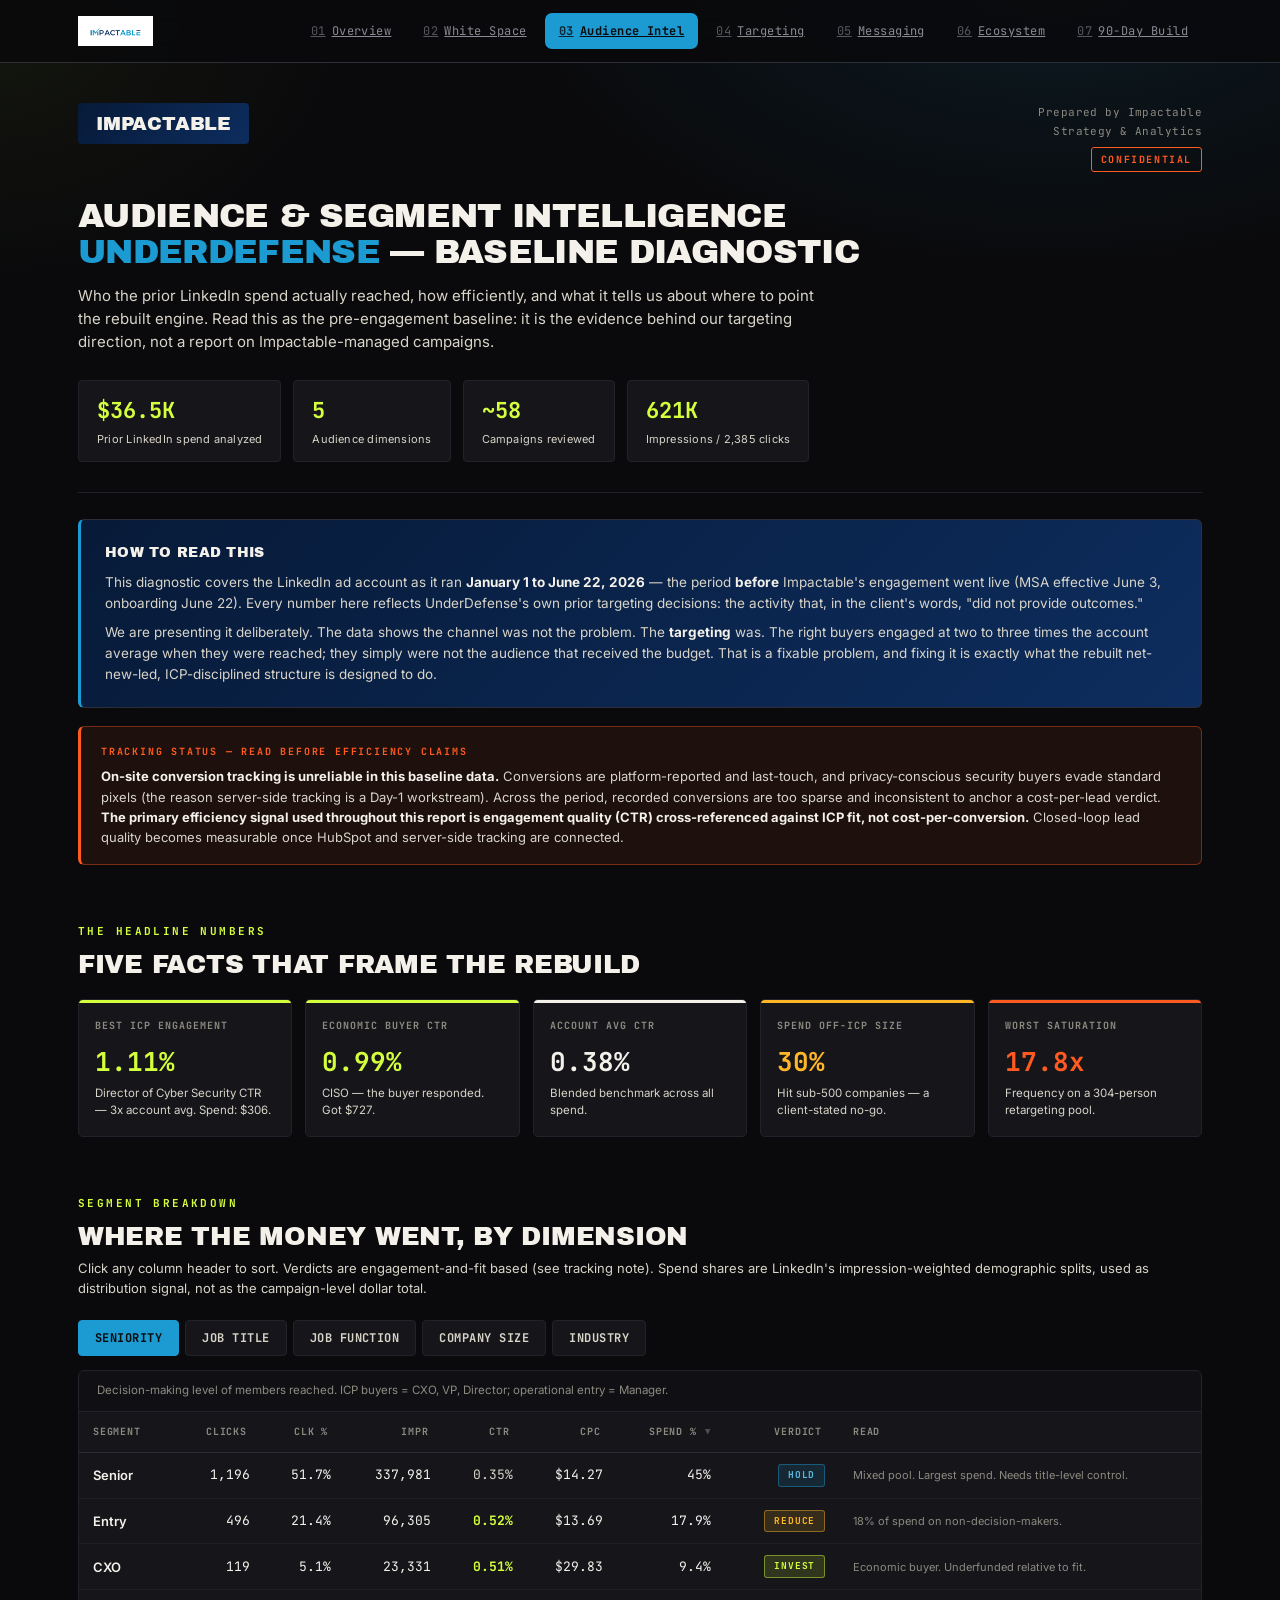
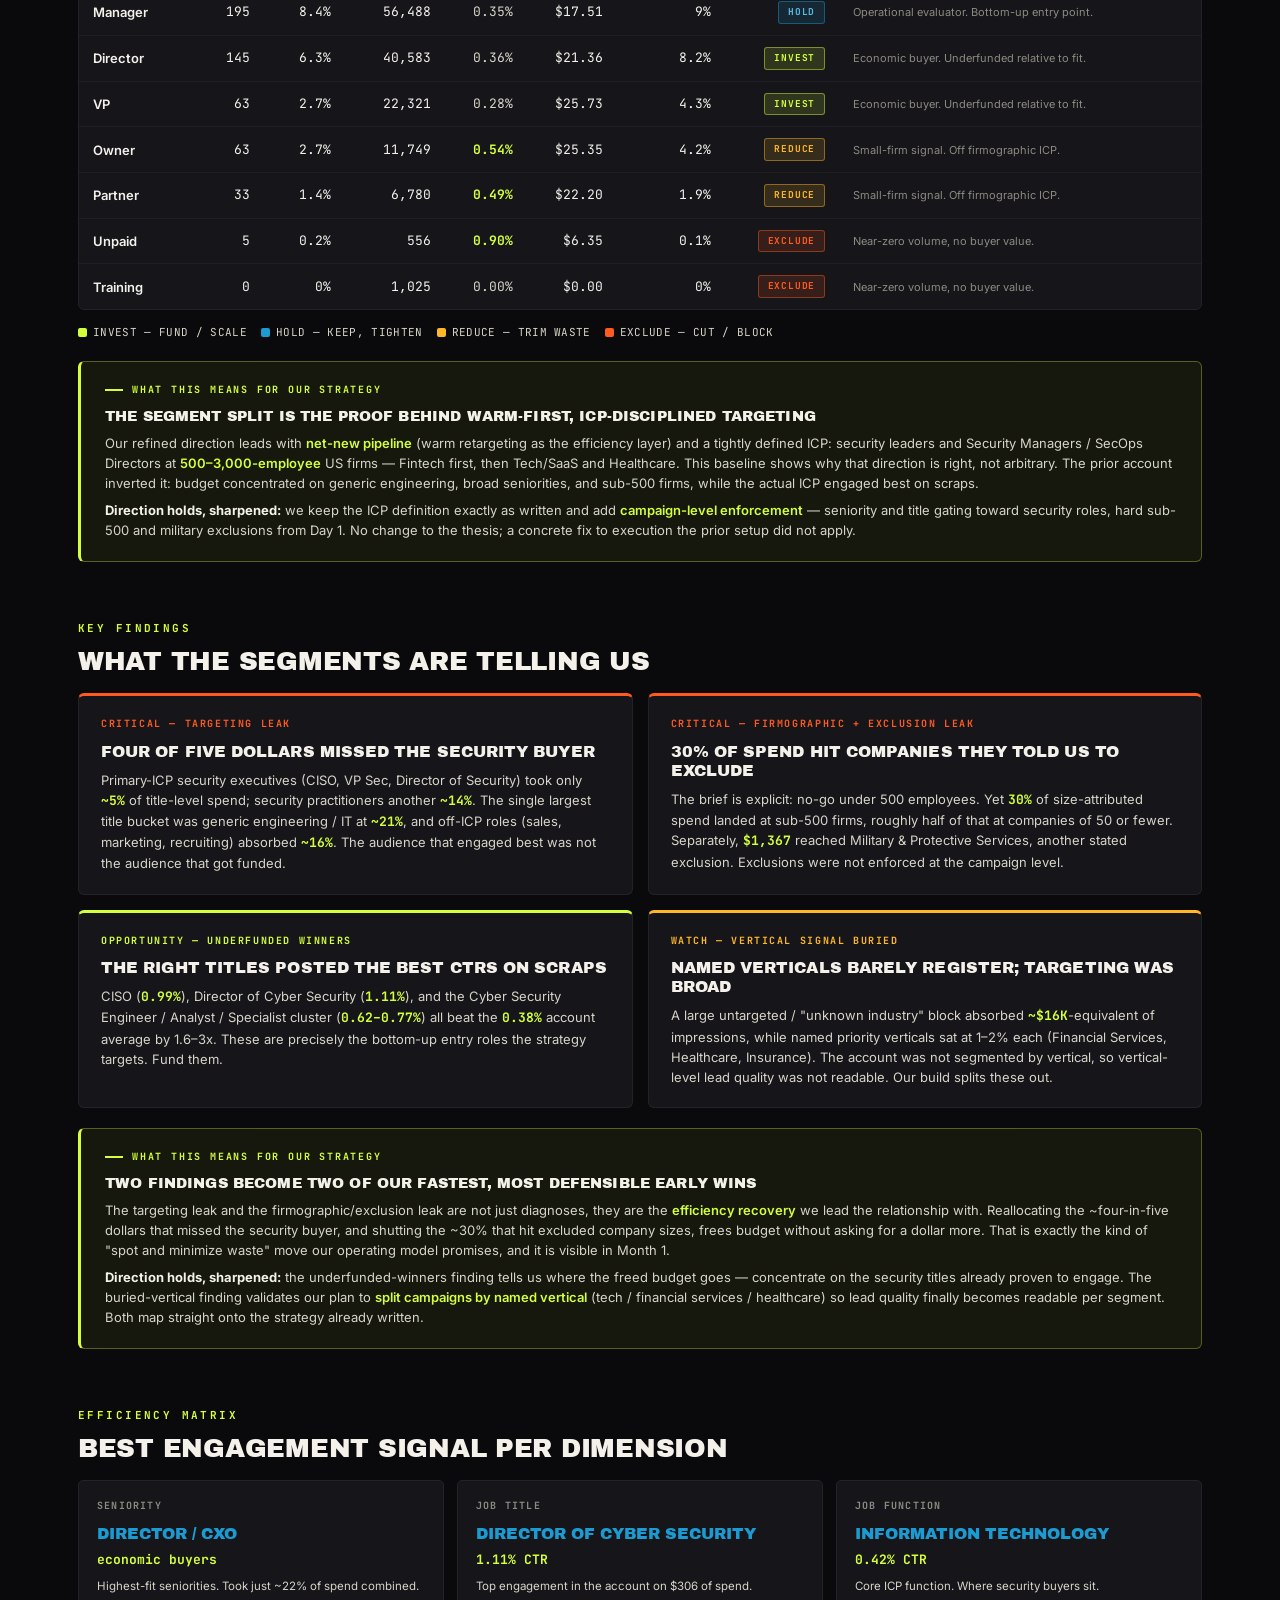
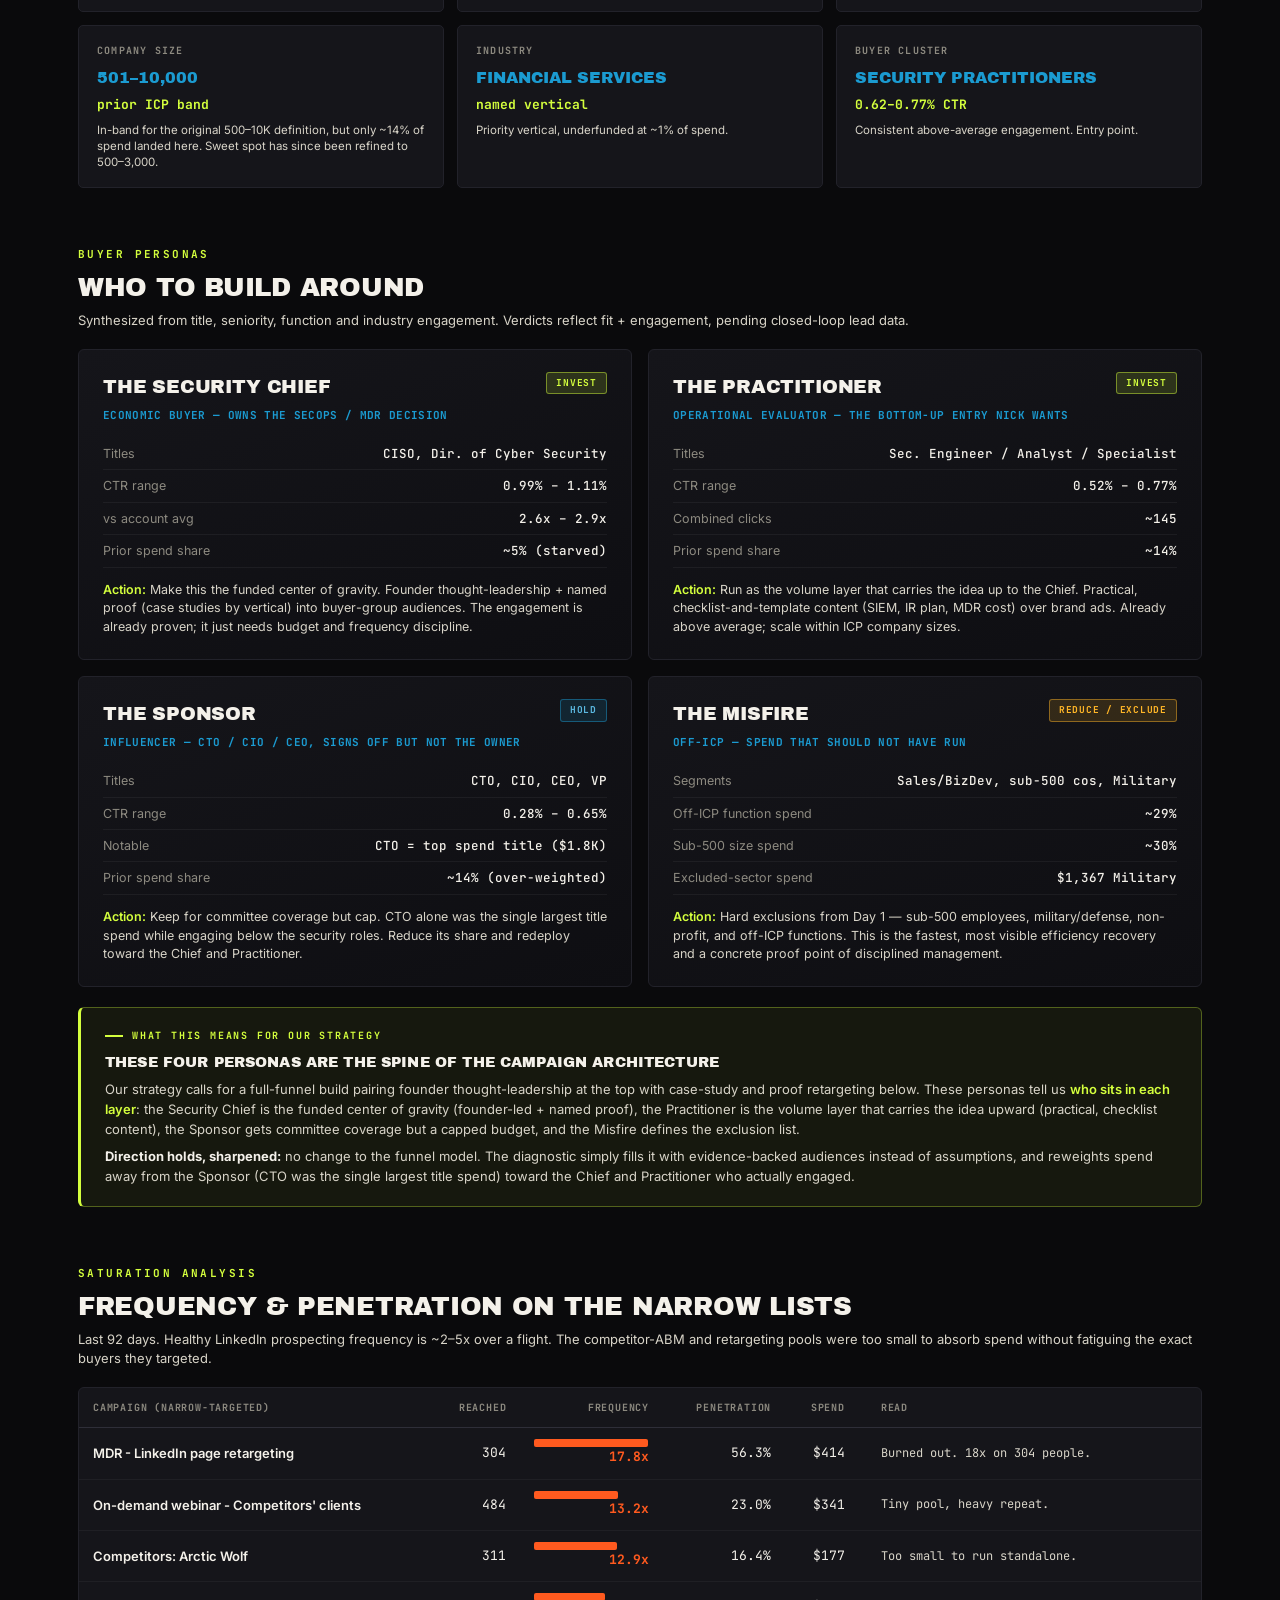
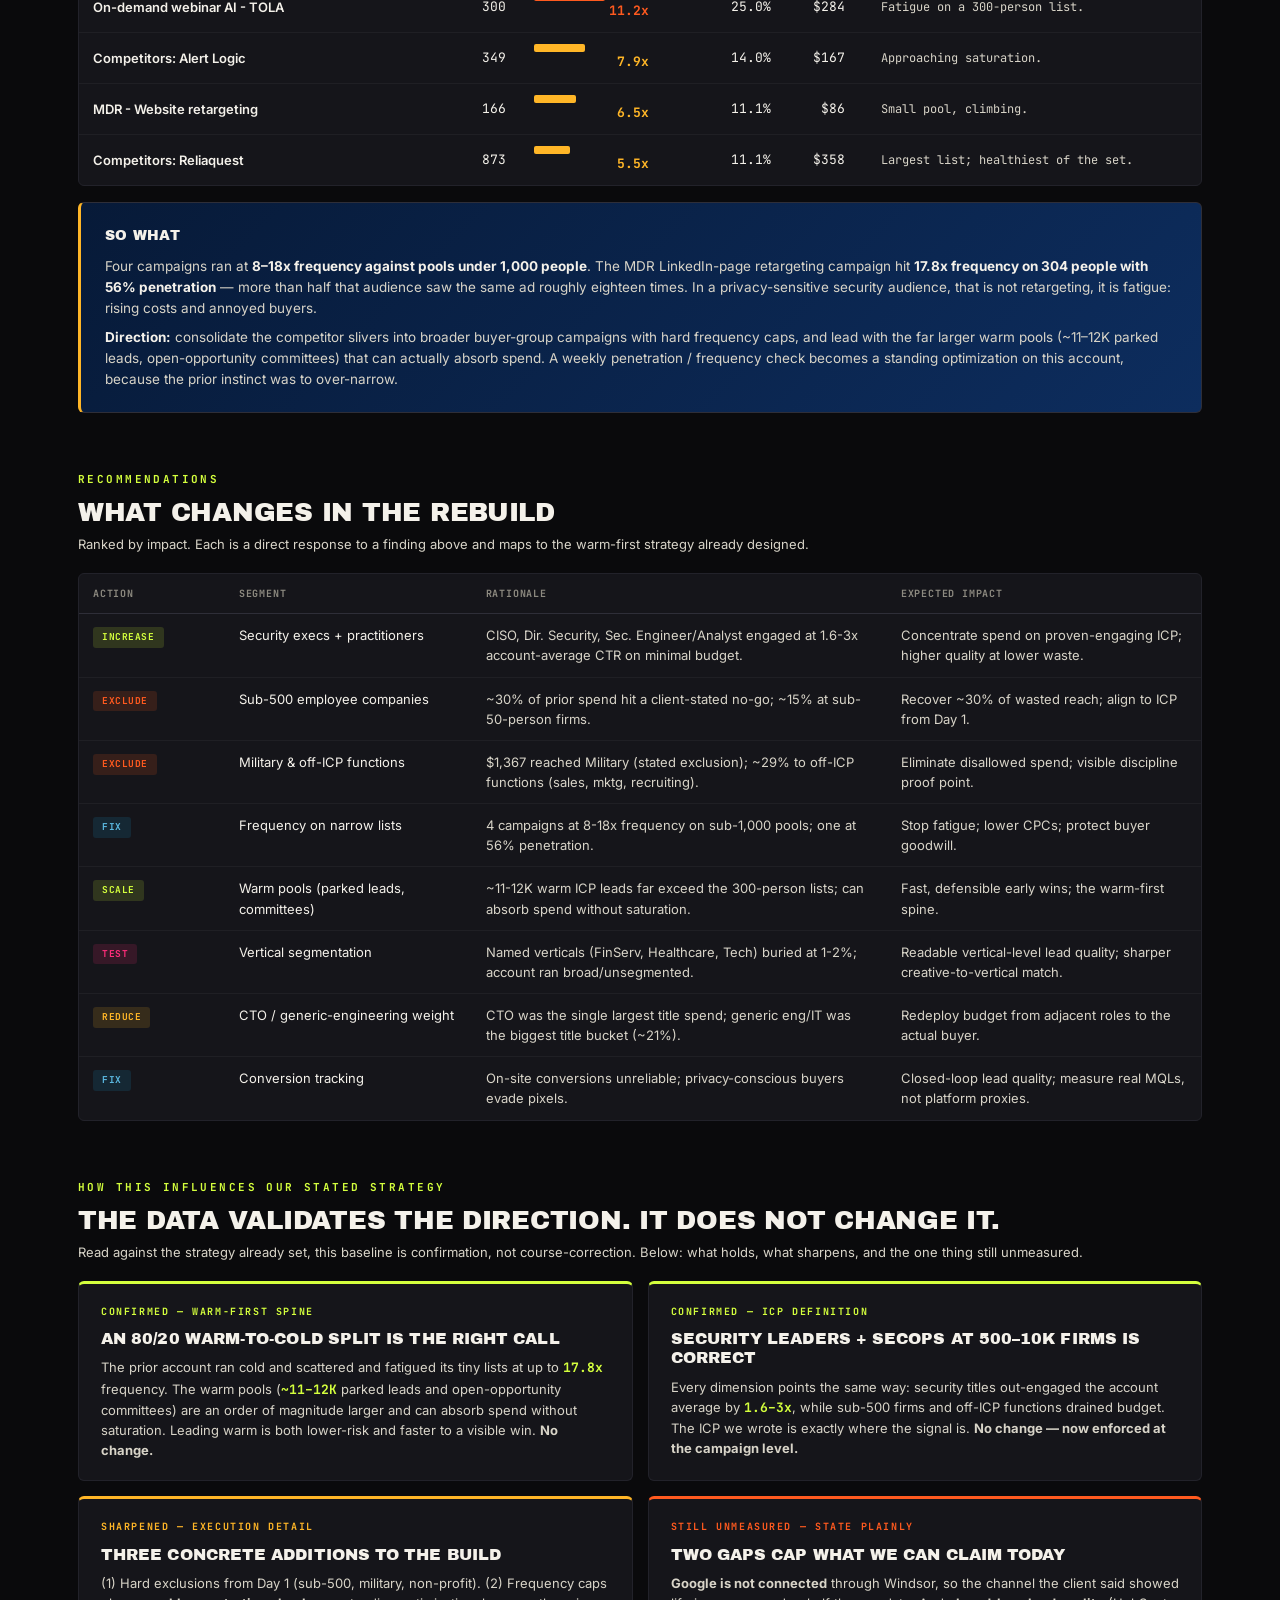
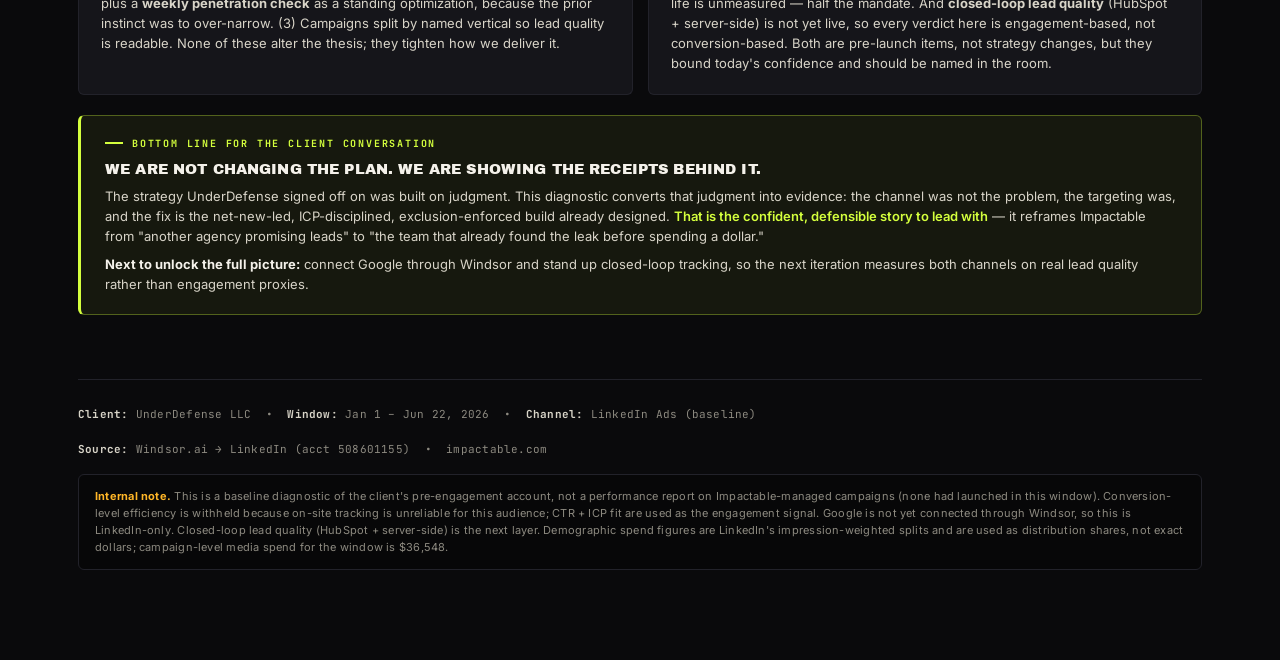
==== commit 25a9d8d9: "Update audience-intel.html" ====
--- a/audience-intel.html
+++ b/audience-intel.html
@@ -235,7 +235,7 @@
 <div class="frame">
   <h3>How to read this</h3>
   <p>This diagnostic covers the LinkedIn ad account as it ran <strong>January 1 to June 22, 2026</strong> &mdash; the period <strong>before</strong> Impactable's engagement went live (MSA effective June 3, onboarding June 22). Every number here reflects UnderDefense's own prior targeting decisions: the activity that, in the client's words, "did not provide outcomes."</p>
-  <p>We are presenting it deliberately. The data shows the channel was never the problem. The <strong>targeting</strong> was. The right buyers engaged at two to three times the account average when they were reached; they simply were not the audience that received the budget. That is a fixable problem, and fixing it is exactly what the rebuilt warm-first, ICP-disciplined structure is designed to do.</p>
+  <p>We are presenting it deliberately. The data shows the channel was not the problem. The <strong>targeting</strong> was. The right buyers engaged at two to three times the account average when they were reached; they simply were not the audience that received the budget. That is a fixable problem, and fixing it is exactly what the rebuilt net-new-led, ICP-disciplined structure is designed to do.</p>
 </div>
 
 <div class="alert">
@@ -276,8 +276,8 @@
   <div class="strat">
     <div class="tag">What this means for our strategy</div>
     <h4>The segment split is the proof behind warm-first, ICP-disciplined targeting</h4>
-    <p>Our stated direction leads with an <strong>80/20 warm-to-cold split</strong> and a tightly defined ICP: security leaders and SecOps directors at 500&ndash;10,000-employee US firms in tech, financial services, and healthcare. This baseline shows why that direction is right, not arbitrary. The prior account inverted it: budget concentrated on generic engineering, broad seniorities, and sub-500 firms, while the actual ICP engaged best on scraps.</p>
-    <p><span class="pin">Direction holds, sharpened:</span> we keep the ICP definition exactly as written and add <strong>campaign-level enforcement</strong> &mdash; seniority and title gating toward security roles, hard sub-500 and military exclusions from Day 1. No change to the thesis; a concrete fix to execution the prior setup never applied.</p>
+    <p>Our refined direction leads with <strong>net-new pipeline</strong> (warm retargeting as the efficiency layer) and a tightly defined ICP: security leaders and Security Managers / SecOps Directors at <strong>500&ndash;3,000-employee</strong> US firms &mdash; Fintech first, then Tech/SaaS and Healthcare. This baseline shows why that direction is right, not arbitrary. The prior account inverted it: budget concentrated on generic engineering, broad seniorities, and sub-500 firms, while the actual ICP engaged best on scraps.</p>
+    <p><span class="pin">Direction holds, sharpened:</span> we keep the ICP definition exactly as written and add <strong>campaign-level enforcement</strong> &mdash; seniority and title gating toward security roles, hard sub-500 and military exclusions from Day 1. No change to the thesis; a concrete fix to execution the prior setup did not apply.</p>
   </div>
 </section>
 
@@ -289,7 +289,7 @@
     <div class="icard crit">
       <div class="tg">Critical &mdash; targeting leak</div>
       <h4>Four of five dollars missed the security buyer</h4>
-      <p>Primary-ICP security executives (CISO, VP Sec, Director of Security) took only <span class="stat">~5%</span> of title-level spend; security practitioners another <span class="stat">~14%</span>. The single largest title bucket was generic engineering / IT at <span class="stat">~21%</span>, and off-ICP roles (sales, marketing, recruiting) absorbed <span class="stat">~16%</span>. The audience that engaged best was never the audience that got funded.</p>
+      <p>Primary-ICP security executives (CISO, VP Sec, Director of Security) took only <span class="stat">~5%</span> of title-level spend; security practitioners another <span class="stat">~14%</span>. The single largest title bucket was generic engineering / IT at <span class="stat">~21%</span>, and off-ICP roles (sales, marketing, recruiting) absorbed <span class="stat">~16%</span>. The audience that engaged best was not the audience that got funded.</p>
     </div>
     <div class="icard crit">
       <div class="tg">Critical &mdash; firmographic + exclusion leak</div>
@@ -304,7 +304,7 @@
     <div class="icard watch">
       <div class="tg">Watch &mdash; vertical signal buried</div>
       <h4>Named verticals barely register; targeting was broad</h4>
-      <p>A large untargeted / "unknown industry" block absorbed <span class="stat">~$16K</span>-equivalent of impressions, while named priority verticals sat at 1&ndash;2% each (Financial Services, Healthcare, Insurance). The account was not segmented by vertical, so vertical-level lead quality was never readable. Our build splits these out.</p>
+      <p>A large untargeted / "unknown industry" block absorbed <span class="stat">~$16K</span>-equivalent of impressions, while named priority verticals sat at 1&ndash;2% each (Financial Services, Healthcare, Insurance). The account was not segmented by vertical, so vertical-level lead quality was not readable. Our build splits these out.</p>
     </div>
   </div>
   <div class="strat">
@@ -323,7 +323,7 @@
     <div class="mcard"><div class="dim">Seniority</div><div class="win">Director / CXO</div><div class="st">economic buyers</div><div class="ip">Highest-fit seniorities. Took just ~22% of spend combined.</div></div>
     <div class="mcard"><div class="dim">Job title</div><div class="win">Director of Cyber Security</div><div class="st">1.11% CTR</div><div class="ip">Top engagement in the account on $306 of spend.</div></div>
     <div class="mcard"><div class="dim">Job function</div><div class="win">Information Technology</div><div class="st">0.42% CTR</div><div class="ip">Core ICP function. Where security buyers sit.</div></div>
-    <div class="mcard"><div class="dim">Company size</div><div class="win">501&ndash;10,000</div><div class="st">sweet-spot ICP</div><div class="ip">In-band fit, but only ~14% of spend landed here.</div></div>
+    <div class="mcard"><div class="dim">Company size</div><div class="win">501&ndash;10,000</div><div class="st">prior ICP band</div><div class="ip">In-band for the original 500&ndash;10K definition, but only ~14% of spend landed here. Sweet spot has since been refined to 500&ndash;3,000.</div></div>
     <div class="mcard"><div class="dim">Industry</div><div class="win">Financial Services</div><div class="st">named vertical</div><div class="ip">Priority vertical, underfunded at ~1% of spend.</div></div>
     <div class="mcard"><div class="dim">Buyer cluster</div><div class="win">Security practitioners</div><div class="st">0.62&ndash;0.77% CTR</div><div class="ip">Consistent above-average engagement. Entry point.</div></div>
   </div>
@@ -443,7 +443,7 @@
   <div class="strat">
     <div class="tag">Bottom line for the client conversation</div>
     <h4>We are not changing the plan. We are showing the receipts behind it.</h4>
-    <p>The strategy UnderDefense signed off on was built on judgment. This diagnostic converts that judgment into evidence: the channel was never the problem, the targeting was, and the fix is the warm-first, ICP-disciplined, exclusion-enforced build already designed. <strong>That is the confident, defensible story to lead with</strong> &mdash; it reframes Impactable from "another agency promising leads" to "the team that already found the leak before spending a dollar."</p>
+    <p>The strategy UnderDefense signed off on was built on judgment. This diagnostic converts that judgment into evidence: the channel was not the problem, the targeting was, and the fix is the net-new-led, ICP-disciplined, exclusion-enforced build already designed. <strong>That is the confident, defensible story to lead with</strong> &mdash; it reframes Impactable from "another agency promising leads" to "the team that already found the leak before spending a dollar."</p>
     <p><span class="pin">Next to unlock the full picture:</span> connect Google through Windsor and stand up closed-loop tracking, so the next iteration measures both channels on real lead quality rather than engagement proxies.</p>
   </div>
 </section>
@@ -461,7 +461,7 @@
 </div>
 
 <script>
-const DATA={"seniority":[{"name":"Senior","impressions":337981,"clicks":1196,"spend":17066,"ctr":0.35,"cpc":14.27,"spend_pct":45.0,"clicks_pct":51.7,"verdict":"HOLD","note":"Mixed pool. Largest spend. Needs title-level control."},{"name":"Entry","impressions":96305,"clicks":496,"spend":6790,"ctr":0.52,"cpc":13.69,"spend_pct":17.9,"clicks_pct":21.4,"verdict":"REDUCE","note":"18% of spend on non-decision-makers."},{"name":"Manager","impressions":56488,"clicks":195,"spend":3415,"ctr":0.35,"cpc":17.51,"spend_pct":9.0,"clicks_pct":8.4,"verdict":"HOLD","note":"Operational evaluator. Bottom-up entry point."},{"name":"Director","impressions":40583,"clicks":145,"spend":3096,"ctr":0.36,"cpc":21.36,"spend_pct":8.2,"clicks_pct":6.3,"verdict":"INVEST","note":"Economic buyer. Underfunded relative to fit."},{"name":"CXO","impressions":23331,"clicks":119,"spend":3550,"ctr":0.51,"cpc":29.83,"spend_pct":9.4,"clicks_pct":5.1,"verdict":"INVEST","note":"Economic buyer. Underfunded relative to fit."},{"name":"VP","impressions":22321,"clicks":63,"spend":1621,"ctr":0.28,"cpc":25.73,"spend_pct":4.3,"clicks_pct":2.7,"verdict":"INVEST","note":"Economic buyer. Underfunded relative to fit."},{"name":"Owner","impressions":11749,"clicks":63,"spend":1597,"ctr":0.54,"cpc":25.35,"spend_pct":4.2,"clicks_pct":2.7,"verdict":"REDUCE","note":"Small-firm signal. Off firmographic ICP."},{"name":"Partner","impressions":6780,"clicks":33,"spend":733,"ctr":0.49,"cpc":22.2,"spend_pct":1.9,"clicks_pct":1.4,"verdict":"REDUCE","note":"Small-firm signal. Off firmographic ICP."},{"name":"Training","impressions":1025,"clicks":0,"spend":0,"ctr":0.0,"cpc":0,"spend_pct":0.0,"clicks_pct":0.0,"verdict":"EXCLUDE","note":"Near-zero volume, no buyer value."},{"name":"Unpaid","impressions":556,"clicks":5,"spend":32,"ctr":0.9,"cpc":6.35,"spend_pct":0.1,"clicks_pct":0.2,"verdict":"EXCLUDE","note":"Near-zero volume, no buyer value."}],"function":[{"name":"Information Technology","impressions":207503,"clicks":862,"spend":15973,"ctr":0.42,"cpc":18.53,"spend_pct":38.8,"clicks_pct":34.6,"verdict":"INVEST","note":"Core ICP. Security buyers live here."},{"name":"Engineering","impressions":155653,"clicks":511,"spend":8992,"ctr":0.33,"cpc":17.6,"spend_pct":21.8,"clicks_pct":20.5,"verdict":"HOLD","note":"Adjacent. Tighten to security titles within."},{"name":"Sales","impressions":65125,"clicks":327,"spend":3264,"ctr":0.5,"cpc":9.98,"spend_pct":7.9,"clicks_pct":13.1,"verdict":"REDUCE","note":"Off-ICP function. Tighten targeting/exclusions."},{"name":"Operations","impressions":35631,"clicks":109,"spend":1578,"ctr":0.31,"cpc":14.47,"spend_pct":3.8,"clicks_pct":4.4,"verdict":"HOLD","note":""},{"name":"Business Development","impressions":30689,"clicks":142,"spend":3026,"ctr":0.46,"cpc":21.31,"spend_pct":7.3,"clicks_pct":5.7,"verdict":"REDUCE","note":"Off-ICP function. Tighten targeting/exclusions."},{"name":"Finance","impressions":18494,"clicks":43,"spend":772,"ctr":0.23,"cpc":17.95,"spend_pct":1.9,"clicks_pct":1.7,"verdict":"REDUCE","note":"Off-ICP function. Tighten targeting/exclusions."},{"name":"Military & Protective Services","impressions":16858,"clicks":77,"spend":1367,"ctr":0.46,"cpc":17.75,"spend_pct":3.3,"clicks_pct":3.1,"verdict":"EXCLUDE","note":"Client-stated exclusion. Should be zero."},{"name":"Customer Success & Support","impressions":9666,"clicks":42,"spend":582,"ctr":0.43,"cpc":13.86,"spend_pct":1.4,"clicks_pct":1.7,"verdict":"HOLD","note":""},{"name":"Education","impressions":9231,"clicks":43,"spend":703,"ctr":0.47,"cpc":16.35,"spend_pct":1.7,"clicks_pct":1.7,"verdict":"REDUCE","note":"Off-ICP function. Tighten targeting/exclusions."},{"name":"Program & Project Mgmt","impressions":9094,"clicks":43,"spend":653,"ctr":0.47,"cpc":15.19,"spend_pct":1.6,"clicks_pct":1.7,"verdict":"HOLD","note":""},{"name":"Consulting","impressions":8244,"clicks":54,"spend":638,"ctr":0.66,"cpc":11.82,"spend_pct":1.5,"clicks_pct":2.2,"verdict":"HOLD","note":""},{"name":"Administrative","impressions":7428,"clicks":25,"spend":320,"ctr":0.34,"cpc":12.79,"spend_pct":0.8,"clicks_pct":1.0,"verdict":"REDUCE","note":"Off-ICP function. Tighten targeting/exclusions."},{"name":"Community & Social Services","impressions":6686,"clicks":41,"spend":523,"ctr":0.61,"cpc":12.76,"spend_pct":1.3,"clicks_pct":1.6,"verdict":"REDUCE","note":"Off-ICP function. Tighten targeting/exclusions."},{"name":"Legal","impressions":5762,"clicks":13,"spend":279,"ctr":0.23,"cpc":21.48,"spend_pct":0.7,"clicks_pct":0.5,"verdict":"REDUCE","note":"Off-ICP function. Tighten targeting/exclusions."},{"name":"Arts & Design","impressions":5727,"clicks":27,"spend":459,"ctr":0.47,"cpc":17.0,"spend_pct":1.1,"clicks_pct":1.1,"verdict":"REDUCE","note":"Off-ICP function. Tighten targeting/exclusions."},{"name":"Accounting","impressions":5399,"clicks":12,"spend":182,"ctr":0.22,"cpc":15.18,"spend_pct":0.4,"clicks_pct":0.5,"verdict":"REDUCE","note":"Off-ICP function. Tighten targeting/exclusions."},{"name":"Human Resources","impressions":5379,"clicks":26,"spend":353,"ctr":0.48,"cpc":13.56,"spend_pct":0.9,"clicks_pct":1.0,"verdict":"REDUCE","note":"Off-ICP function. Tighten targeting/exclusions."},{"name":"Research","impressions":5075,"clicks":24,"spend":358,"ctr":0.47,"cpc":14.93,"spend_pct":0.9,"clicks_pct":1.0,"verdict":"HOLD","note":""},{"name":"Media & Communication","impressions":4931,"clicks":22,"spend":356,"ctr":0.45,"cpc":16.18,"spend_pct":0.9,"clicks_pct":0.9,"verdict":"REDUCE","note":"Off-ICP function. Tighten targeting/exclusions."},{"name":"Healthcare Services","impressions":4415,"clicks":17,"spend":228,"ctr":0.39,"cpc":13.42,"spend_pct":0.6,"clicks_pct":0.7,"verdict":"REDUCE","note":"Off-ICP function. Tighten targeting/exclusions."},{"name":"Marketing","impressions":2885,"clicks":13,"spend":294,"ctr":0.45,"cpc":22.6,"spend_pct":0.7,"clicks_pct":0.5,"verdict":"REDUCE","note":"Off-ICP function. Tighten targeting/exclusions."},{"name":"Product Management","impressions":3187,"clicks":17,"spend":278,"ctr":0.53,"cpc":16.33,"spend_pct":0.7,"clicks_pct":0.7,"verdict":"HOLD","note":""}],"size":[{"name":"10,001+","impressions":232567,"clicks":857,"spend":13267,"ctr":0.37,"cpc":15.48,"spend_pct":35.8,"clicks_pct":37.5,"verdict":"HOLD","note":"Good-fit large enterprise. Watch quality."},{"name":"1,001-5,000","impressions":111366,"clicks":465,"spend":7132,"ctr":0.42,"cpc":15.34,"spend_pct":19.3,"clicks_pct":20.3,"verdict":"INVEST","note":"Sweet-spot ICP (500-10K)."},{"name":"201-500","impressions":59922,"clicks":230,"spend":3501,"ctr":0.38,"cpc":15.22,"spend_pct":9.5,"clicks_pct":10.1,"verdict":"EXCLUDE","note":"Sub-500: client-stated NO-GO."},{"name":"501-1,000","impressions":49917,"clicks":170,"spend":2983,"ctr":0.34,"cpc":17.55,"spend_pct":8.1,"clicks_pct":7.4,"verdict":"INVEST","note":"Sweet-spot ICP (500-10K)."},{"name":"5,001-10,000","impressions":45046,"clicks":191,"spend":2397,"ctr":0.42,"cpc":12.55,"spend_pct":6.5,"clicks_pct":8.4,"verdict":"INVEST","note":"Sweet-spot ICP (500-10K)."},{"name":"51-200","impressions":30184,"clicks":125,"spend":2370,"ctr":0.41,"cpc":18.96,"spend_pct":6.4,"clicks_pct":5.5,"verdict":"EXCLUDE","note":"Sub-500: client-stated NO-GO."},{"name":"11-50","impressions":23992,"clicks":119,"spend":2450,"ctr":0.5,"cpc":20.59,"spend_pct":6.6,"clicks_pct":5.2,"verdict":"EXCLUDE","note":"Sub-500: client-stated NO-GO."},{"name":"2-10","impressions":23380,"clicks":111,"spend":2470,"ctr":0.47,"cpc":22.25,"spend_pct":6.7,"clicks_pct":4.9,"verdict":"EXCLUDE","note":"Sub-500: client-stated NO-GO."},{"name":"1","impressions":4244,"clicks":18,"spend":440,"ctr":0.42,"cpc":24.43,"spend_pct":1.2,"clicks_pct":0.8,"verdict":"EXCLUDE","note":"Sub-500: client-stated NO-GO."}],"industry":[{"name":"Internet","impressions":383472,"clicks":1449,"spend":23477,"ctr":0.38,"cpc":16.2,"spend_pct":28.2,"clicks_pct":27.6,"verdict":"HOLD","note":"Broad tech. Segment to named verticals."},{"name":"Information Technology & Services","impressions":349882,"clicks":1510,"spend":23137,"ctr":0.43,"cpc":15.32,"spend_pct":27.8,"clicks_pct":28.8,"verdict":"HOLD","note":"Broad tech. Segment to named verticals."},{"name":"Management Consulting","impressions":76406,"clicks":302,"spend":4594,"ctr":0.4,"cpc":15.21,"spend_pct":5.5,"clicks_pct":5.8,"verdict":"REDUCE","note":"Outside priority verticals."},{"name":"(Unknown / untargeted)","impressions":289247,"clicks":994,"spend":15909,"ctr":0.34,"cpc":16.01,"spend_pct":19.1,"clicks_pct":19.0,"verdict":"REDUCE","note":"Untargeted spill. Tighten audience definition."},{"name":"Financial Services","impressions":31142,"clicks":113,"spend":1944,"ctr":0.36,"cpc":17.2,"spend_pct":2.3,"clicks_pct":2.2,"verdict":"INVEST","note":"Named priority vertical. Underfunded."},{"name":"Hospital & Health Care","impressions":30056,"clicks":114,"spend":1754,"ctr":0.38,"cpc":15.39,"spend_pct":2.1,"clicks_pct":2.2,"verdict":"INVEST","note":"Named priority vertical. Underfunded."},{"name":"Capital Markets","impressions":23595,"clicks":86,"spend":1618,"ctr":0.36,"cpc":18.82,"spend_pct":1.9,"clicks_pct":1.6,"verdict":"INVEST","note":"Named priority vertical. Underfunded."},{"name":"Consumer Electronics","impressions":31999,"clicks":130,"spend":1855,"ctr":0.41,"cpc":14.27,"spend_pct":2.2,"clicks_pct":2.5,"verdict":"REDUCE","note":"Outside priority verticals."},{"name":"Accounting","impressions":20598,"clicks":76,"spend":1161,"ctr":0.37,"cpc":15.27,"spend_pct":1.4,"clicks_pct":1.4,"verdict":"REDUCE","note":"Outside priority verticals."},{"name":"Higher Education","impressions":19619,"clicks":75,"spend":1215,"ctr":0.38,"cpc":16.2,"spend_pct":1.5,"clicks_pct":1.4,"verdict":"REDUCE","note":"Outside priority verticals."},{"name":"Insurance","impressions":19315,"clicks":45,"spend":853,"ctr":0.23,"cpc":18.96,"spend_pct":1.0,"clicks_pct":0.9,"verdict":"INVEST","note":"Named priority vertical. Underfunded."},{"name":"Marketing & Advertising","impressions":19242,"clicks":68,"spend":1204,"ctr":0.35,"cpc":17.7,"spend_pct":1.4,"clicks_pct":1.3,"verdict":"REDUCE","note":"Outside priority verticals."},{"name":"Non-profit Organization Mgmt","impressions":17988,"clicks":60,"spend":1054,"ctr":0.33,"cpc":17.57,"spend_pct":1.3,"clicks_pct":1.1,"verdict":"EXCLUDE","note":"Off-ICP / excluded sector."},{"name":"Government Administration","impressions":17417,"clicks":53,"spend":951,"ctr":0.3,"cpc":17.94,"spend_pct":1.1,"clicks_pct":1.0,"verdict":"EXCLUDE","note":"Off-ICP / excluded sector."},{"name":"Security & Investigations","impressions":13008,"clicks":56,"spend":866,"ctr":0.43,"cpc":15.47,"spend_pct":1.0,"clicks_pct":1.1,"verdict":"HOLD","note":""},{"name":"Staffing & Recruiting","impressions":11613,"clicks":63,"spend":737,"ctr":0.54,"cpc":11.69,"spend_pct":0.9,"clicks_pct":1.2,"verdict":"REDUCE","note":"Outside priority verticals."},{"name":"Legal Services","impressions":15219,"clicks":49,"spend":923,"ctr":0.32,"cpc":18.83,"spend_pct":1.1,"clicks_pct":0.9,"verdict":"REDUCE","note":"Outside priority verticals."}],"title":[{"name":"Chief Technology Officer","impressions":10729,"clicks":43,"spend":1792,"ctr":0.4,"cpc":41.68,"spend_pct":16.2,"clicks_pct":7.4,"verdict":"HOLD","note":"Sponsor/influencer. Useful but not buyer. Cap spend."},{"name":"Founder","impressions":5866,"clicks":30,"spend":777,"ctr":0.51,"cpc":25.9,"spend_pct":7.0,"clicks_pct":5.2,"verdict":"REDUCE","note":"Small-company signal. Off firmographic ICP."},{"name":"Software Engineer","impressions":11059,"clicks":50,"spend":765,"ctr":0.45,"cpc":15.31,"spend_pct":6.9,"clicks_pct":8.7,"verdict":"REDUCE","note":"Generic eng/IT. Overfunded vs fit."},{"name":"Co-Founder","impressions":4448,"clicks":23,"spend":744,"ctr":0.52,"cpc":32.35,"spend_pct":6.7,"clicks_pct":4.0,"verdict":"REDUCE","note":"Small-company signal. Off firmographic ICP."},{"name":"Chief Information Security Officer","impressions":3129,"clicks":31,"spend":727,"ctr":0.99,"cpc":23.45,"spend_pct":6.6,"clicks_pct":5.4,"verdict":"INVEST","note":"Primary ICP. Top CTR, starved of budget."},{"name":"Senior Software Engineer","impressions":14948,"clicks":38,"spend":640,"ctr":0.25,"cpc":16.84,"spend_pct":5.8,"clicks_pct":6.6,"verdict":"REDUCE","note":"Generic eng/IT. Overfunded vs fit."},{"name":"Chief Information Officer","impressions":2938,"clicks":16,"spend":606,"ctr":0.54,"cpc":37.88,"spend_pct":5.5,"clicks_pct":2.8,"verdict":"HOLD","note":"Sponsor/influencer. Useful but not buyer. Cap spend."},{"name":"Cyber Security Engineer","impressions":6767,"clicks":52,"spend":556,"ctr":0.77,"cpc":10.69,"spend_pct":5.0,"clicks_pct":9.0,"verdict":"INVEST","note":"Security practitioner. Above-avg CTR. Bottom-up entry."},{"name":"Cyber Security Analyst","impressions":6469,"clicks":40,"spend":528,"ctr":0.62,"cpc":13.2,"spend_pct":4.8,"clicks_pct":6.9,"verdict":"INVEST","note":"Security practitioner. Above-avg CTR. Bottom-up entry."},{"name":"Cyber Security Specialist","impressions":5207,"clicks":38,"spend":522,"ctr":0.73,"cpc":13.74,"spend_pct":4.7,"clicks_pct":6.6,"verdict":"INVEST","note":"Security practitioner. Above-avg CTR. Bottom-up entry."},{"name":"Senior Manager","impressions":9301,"clicks":35,"spend":510,"ctr":0.38,"cpc":14.58,"spend_pct":4.6,"clicks_pct":6.1,"verdict":"REDUCE","note":"Generic eng/IT. Overfunded vs fit."},{"name":"Chief Executive Officer","impressions":3385,"clicks":22,"spend":485,"ctr":0.65,"cpc":22.05,"spend_pct":4.4,"clicks_pct":3.8,"verdict":"HOLD","note":"Sponsor/influencer. Useful but not buyer. Cap spend."},{"name":"Manager","impressions":7098,"clicks":19,"spend":379,"ctr":0.27,"cpc":19.94,"spend_pct":3.4,"clicks_pct":3.3,"verdict":"REDUCE","note":"Generic eng/IT. Overfunded vs fit."},{"name":"Senior Solutions Architect","impressions":5514,"clicks":21,"spend":355,"ctr":0.38,"cpc":16.9,"spend_pct":3.2,"clicks_pct":3.6,"verdict":"REDUCE","note":"Generic eng/IT. Overfunded vs fit."},{"name":"Account Executive","impressions":7414,"clicks":39,"spend":354,"ctr":0.53,"cpc":9.07,"spend_pct":3.2,"clicks_pct":6.7,"verdict":"EXCLUDE","note":"Sales role. Off-ICP."},{"name":"Director of Cyber Security","impressions":2157,"clicks":24,"spend":306,"ctr":1.11,"cpc":12.75,"spend_pct":2.8,"clicks_pct":4.2,"verdict":"INVEST","note":"Primary ICP. Top CTR, starved of budget."},{"name":"Information Technology Specialist","impressions":6192,"clicks":12,"spend":273,"ctr":0.19,"cpc":22.75,"spend_pct":2.5,"clicks_pct":2.1,"verdict":"REDUCE","note":"Generic eng/IT. Overfunded vs fit."},{"name":"Security Engineer","impressions":2908,"clicks":15,"spend":240,"ctr":0.52,"cpc":16.0,"spend_pct":2.2,"clicks_pct":2.6,"verdict":"INVEST","note":"Security practitioner. Above-avg CTR. Bottom-up entry."},{"name":"Vice President","impressions":5322,"clicks":15,"spend":252,"ctr":0.28,"cpc":16.8,"spend_pct":2.3,"clicks_pct":2.6,"verdict":"HOLD","note":"Sponsor/influencer. Useful but not buyer. Cap spend."},{"name":"Solutions Architect","impressions":5078,"clicks":15,"spend":264,"ctr":0.3,"cpc":17.6,"spend_pct":2.4,"clicks_pct":2.6,"verdict":"REDUCE","note":"Generic eng/IT. Overfunded vs fit."}]};
+const DATA={"seniority":[{"name":"Senior","impressions":337981,"clicks":1196,"spend":17066,"ctr":0.35,"cpc":14.27,"spend_pct":45.0,"clicks_pct":51.7,"verdict":"HOLD","note":"Mixed pool. Largest spend. Needs title-level control."},{"name":"Entry","impressions":96305,"clicks":496,"spend":6790,"ctr":0.52,"cpc":13.69,"spend_pct":17.9,"clicks_pct":21.4,"verdict":"REDUCE","note":"18% of spend on non-decision-makers."},{"name":"Manager","impressions":56488,"clicks":195,"spend":3415,"ctr":0.35,"cpc":17.51,"spend_pct":9.0,"clicks_pct":8.4,"verdict":"HOLD","note":"Operational evaluator. Bottom-up entry point."},{"name":"Director","impressions":40583,"clicks":145,"spend":3096,"ctr":0.36,"cpc":21.36,"spend_pct":8.2,"clicks_pct":6.3,"verdict":"INVEST","note":"Economic buyer. Underfunded relative to fit."},{"name":"CXO","impressions":23331,"clicks":119,"spend":3550,"ctr":0.51,"cpc":29.83,"spend_pct":9.4,"clicks_pct":5.1,"verdict":"INVEST","note":"Economic buyer. Underfunded relative to fit."},{"name":"VP","impressions":22321,"clicks":63,"spend":1621,"ctr":0.28,"cpc":25.73,"spend_pct":4.3,"clicks_pct":2.7,"verdict":"INVEST","note":"Economic buyer. Underfunded relative to fit."},{"name":"Owner","impressions":11749,"clicks":63,"spend":1597,"ctr":0.54,"cpc":25.35,"spend_pct":4.2,"clicks_pct":2.7,"verdict":"REDUCE","note":"Small-firm signal. Off firmographic ICP."},{"name":"Partner","impressions":6780,"clicks":33,"spend":733,"ctr":0.49,"cpc":22.2,"spend_pct":1.9,"clicks_pct":1.4,"verdict":"REDUCE","note":"Small-firm signal. Off firmographic ICP."},{"name":"Training","impressions":1025,"clicks":0,"spend":0,"ctr":0.0,"cpc":0,"spend_pct":0.0,"clicks_pct":0.0,"verdict":"EXCLUDE","note":"Near-zero volume, no buyer value."},{"name":"Unpaid","impressions":556,"clicks":5,"spend":32,"ctr":0.9,"cpc":6.35,"spend_pct":0.1,"clicks_pct":0.2,"verdict":"EXCLUDE","note":"Near-zero volume, no buyer value."}],"function":[{"name":"Information Technology","impressions":207503,"clicks":862,"spend":15973,"ctr":0.42,"cpc":18.53,"spend_pct":38.8,"clicks_pct":34.6,"verdict":"INVEST","note":"Core ICP. Security buyers live here."},{"name":"Engineering","impressions":155653,"clicks":511,"spend":8992,"ctr":0.33,"cpc":17.6,"spend_pct":21.8,"clicks_pct":20.5,"verdict":"HOLD","note":"Adjacent. Tighten to security titles within."},{"name":"Sales","impressions":65125,"clicks":327,"spend":3264,"ctr":0.5,"cpc":9.98,"spend_pct":7.9,"clicks_pct":13.1,"verdict":"REDUCE","note":"Off-ICP function. Tighten targeting/exclusions."},{"name":"Operations","impressions":35631,"clicks":109,"spend":1578,"ctr":0.31,"cpc":14.47,"spend_pct":3.8,"clicks_pct":4.4,"verdict":"HOLD","note":""},{"name":"Business Development","impressions":30689,"clicks":142,"spend":3026,"ctr":0.46,"cpc":21.31,"spend_pct":7.3,"clicks_pct":5.7,"verdict":"REDUCE","note":"Off-ICP function. Tighten targeting/exclusions."},{"name":"Finance","impressions":18494,"clicks":43,"spend":772,"ctr":0.23,"cpc":17.95,"spend_pct":1.9,"clicks_pct":1.7,"verdict":"REDUCE","note":"Off-ICP function. Tighten targeting/exclusions."},{"name":"Military & Protective Services","impressions":16858,"clicks":77,"spend":1367,"ctr":0.46,"cpc":17.75,"spend_pct":3.3,"clicks_pct":3.1,"verdict":"EXCLUDE","note":"Client-stated exclusion. Should be zero."},{"name":"Customer Success & Support","impressions":9666,"clicks":42,"spend":582,"ctr":0.43,"cpc":13.86,"spend_pct":1.4,"clicks_pct":1.7,"verdict":"HOLD","note":""},{"name":"Education","impressions":9231,"clicks":43,"spend":703,"ctr":0.47,"cpc":16.35,"spend_pct":1.7,"clicks_pct":1.7,"verdict":"REDUCE","note":"Off-ICP function. Tighten targeting/exclusions."},{"name":"Program & Project Mgmt","impressions":9094,"clicks":43,"spend":653,"ctr":0.47,"cpc":15.19,"spend_pct":1.6,"clicks_pct":1.7,"verdict":"HOLD","note":""},{"name":"Consulting","impressions":8244,"clicks":54,"spend":638,"ctr":0.66,"cpc":11.82,"spend_pct":1.5,"clicks_pct":2.2,"verdict":"HOLD","note":""},{"name":"Administrative","impressions":7428,"clicks":25,"spend":320,"ctr":0.34,"cpc":12.79,"spend_pct":0.8,"clicks_pct":1.0,"verdict":"REDUCE","note":"Off-ICP function. Tighten targeting/exclusions."},{"name":"Community & Social Services","impressions":6686,"clicks":41,"spend":523,"ctr":0.61,"cpc":12.76,"spend_pct":1.3,"clicks_pct":1.6,"verdict":"REDUCE","note":"Off-ICP function. Tighten targeting/exclusions."},{"name":"Legal","impressions":5762,"clicks":13,"spend":279,"ctr":0.23,"cpc":21.48,"spend_pct":0.7,"clicks_pct":0.5,"verdict":"REDUCE","note":"Off-ICP function. Tighten targeting/exclusions."},{"name":"Arts & Design","impressions":5727,"clicks":27,"spend":459,"ctr":0.47,"cpc":17.0,"spend_pct":1.1,"clicks_pct":1.1,"verdict":"REDUCE","note":"Off-ICP function. Tighten targeting/exclusions."},{"name":"Accounting","impressions":5399,"clicks":12,"spend":182,"ctr":0.22,"cpc":15.18,"spend_pct":0.4,"clicks_pct":0.5,"verdict":"REDUCE","note":"Off-ICP function. Tighten targeting/exclusions."},{"name":"Human Resources","impressions":5379,"clicks":26,"spend":353,"ctr":0.48,"cpc":13.56,"spend_pct":0.9,"clicks_pct":1.0,"verdict":"REDUCE","note":"Off-ICP function. Tighten targeting/exclusions."},{"name":"Research","impressions":5075,"clicks":24,"spend":358,"ctr":0.47,"cpc":14.93,"spend_pct":0.9,"clicks_pct":1.0,"verdict":"HOLD","note":""},{"name":"Media & Communication","impressions":4931,"clicks":22,"spend":356,"ctr":0.45,"cpc":16.18,"spend_pct":0.9,"clicks_pct":0.9,"verdict":"REDUCE","note":"Off-ICP function. Tighten targeting/exclusions."},{"name":"Healthcare Services","impressions":4415,"clicks":17,"spend":228,"ctr":0.39,"cpc":13.42,"spend_pct":0.6,"clicks_pct":0.7,"verdict":"REDUCE","note":"Off-ICP function. Tighten targeting/exclusions."},{"name":"Marketing","impressions":2885,"clicks":13,"spend":294,"ctr":0.45,"cpc":22.6,"spend_pct":0.7,"clicks_pct":0.5,"verdict":"REDUCE","note":"Off-ICP function. Tighten targeting/exclusions."},{"name":"Product Management","impressions":3187,"clicks":17,"spend":278,"ctr":0.53,"cpc":16.33,"spend_pct":0.7,"clicks_pct":0.7,"verdict":"HOLD","note":""}],"size":[{"name":"10,001+","impressions":232567,"clicks":857,"spend":13267,"ctr":0.37,"cpc":15.48,"spend_pct":35.8,"clicks_pct":37.5,"verdict":"HOLD","note":"Good-fit large enterprise. Watch quality."},{"name":"1,001-5,000","impressions":111366,"clicks":465,"spend":7132,"ctr":0.42,"cpc":15.34,"spend_pct":19.3,"clicks_pct":20.3,"verdict":"INVEST","note":"Within the original ICP band."},{"name":"201-500","impressions":59922,"clicks":230,"spend":3501,"ctr":0.38,"cpc":15.22,"spend_pct":9.5,"clicks_pct":10.1,"verdict":"EXCLUDE","note":"Sub-500: client-stated NO-GO."},{"name":"501-1,000","impressions":49917,"clicks":170,"spend":2983,"ctr":0.34,"cpc":17.55,"spend_pct":8.1,"clicks_pct":7.4,"verdict":"INVEST","note":"Within the original ICP band."},{"name":"5,001-10,000","impressions":45046,"clicks":191,"spend":2397,"ctr":0.42,"cpc":12.55,"spend_pct":6.5,"clicks_pct":8.4,"verdict":"INVEST","note":"Within the original ICP band."},{"name":"51-200","impressions":30184,"clicks":125,"spend":2370,"ctr":0.41,"cpc":18.96,"spend_pct":6.4,"clicks_pct":5.5,"verdict":"EXCLUDE","note":"Sub-500: client-stated NO-GO."},{"name":"11-50","impressions":23992,"clicks":119,"spend":2450,"ctr":0.5,"cpc":20.59,"spend_pct":6.6,"clicks_pct":5.2,"verdict":"EXCLUDE","note":"Sub-500: client-stated NO-GO."},{"name":"2-10","impressions":23380,"clicks":111,"spend":2470,"ctr":0.47,"cpc":22.25,"spend_pct":6.7,"clicks_pct":4.9,"verdict":"EXCLUDE","note":"Sub-500: client-stated NO-GO."},{"name":"1","impressions":4244,"clicks":18,"spend":440,"ctr":0.42,"cpc":24.43,"spend_pct":1.2,"clicks_pct":0.8,"verdict":"EXCLUDE","note":"Sub-500: client-stated NO-GO."}],"industry":[{"name":"Internet","impressions":383472,"clicks":1449,"spend":23477,"ctr":0.38,"cpc":16.2,"spend_pct":28.2,"clicks_pct":27.6,"verdict":"HOLD","note":"Broad tech. Segment to named verticals."},{"name":"Information Technology & Services","impressions":349882,"clicks":1510,"spend":23137,"ctr":0.43,"cpc":15.32,"spend_pct":27.8,"clicks_pct":28.8,"verdict":"HOLD","note":"Broad tech. Segment to named verticals."},{"name":"Management Consulting","impressions":76406,"clicks":302,"spend":4594,"ctr":0.4,"cpc":15.21,"spend_pct":5.5,"clicks_pct":5.8,"verdict":"REDUCE","note":"Outside priority verticals."},{"name":"(Unknown / untargeted)","impressions":289247,"clicks":994,"spend":15909,"ctr":0.34,"cpc":16.01,"spend_pct":19.1,"clicks_pct":19.0,"verdict":"REDUCE","note":"Untargeted spill. Tighten audience definition."},{"name":"Financial Services","impressions":31142,"clicks":113,"spend":1944,"ctr":0.36,"cpc":17.2,"spend_pct":2.3,"clicks_pct":2.2,"verdict":"INVEST","note":"Named priority vertical. Underfunded."},{"name":"Hospital & Health Care","impressions":30056,"clicks":114,"spend":1754,"ctr":0.38,"cpc":15.39,"spend_pct":2.1,"clicks_pct":2.2,"verdict":"INVEST","note":"Named priority vertical. Underfunded."},{"name":"Capital Markets","impressions":23595,"clicks":86,"spend":1618,"ctr":0.36,"cpc":18.82,"spend_pct":1.9,"clicks_pct":1.6,"verdict":"INVEST","note":"Named priority vertical. Underfunded."},{"name":"Consumer Electronics","impressions":31999,"clicks":130,"spend":1855,"ctr":0.41,"cpc":14.27,"spend_pct":2.2,"clicks_pct":2.5,"verdict":"REDUCE","note":"Outside priority verticals."},{"name":"Accounting","impressions":20598,"clicks":76,"spend":1161,"ctr":0.37,"cpc":15.27,"spend_pct":1.4,"clicks_pct":1.4,"verdict":"REDUCE","note":"Outside priority verticals."},{"name":"Higher Education","impressions":19619,"clicks":75,"spend":1215,"ctr":0.38,"cpc":16.2,"spend_pct":1.5,"clicks_pct":1.4,"verdict":"REDUCE","note":"Outside priority verticals."},{"name":"Insurance","impressions":19315,"clicks":45,"spend":853,"ctr":0.23,"cpc":18.96,"spend_pct":1.0,"clicks_pct":0.9,"verdict":"INVEST","note":"Named priority vertical. Underfunded."},{"name":"Marketing & Advertising","impressions":19242,"clicks":68,"spend":1204,"ctr":0.35,"cpc":17.7,"spend_pct":1.4,"clicks_pct":1.3,"verdict":"REDUCE","note":"Outside priority verticals."},{"name":"Non-profit Organization Mgmt","impressions":17988,"clicks":60,"spend":1054,"ctr":0.33,"cpc":17.57,"spend_pct":1.3,"clicks_pct":1.1,"verdict":"EXCLUDE","note":"Off-ICP / excluded sector."},{"name":"Government Administration","impressions":17417,"clicks":53,"spend":951,"ctr":0.3,"cpc":17.94,"spend_pct":1.1,"clicks_pct":1.0,"verdict":"EXCLUDE","note":"Off-ICP / excluded sector."},{"name":"Security & Investigations","impressions":13008,"clicks":56,"spend":866,"ctr":0.43,"cpc":15.47,"spend_pct":1.0,"clicks_pct":1.1,"verdict":"HOLD","note":""},{"name":"Staffing & Recruiting","impressions":11613,"clicks":63,"spend":737,"ctr":0.54,"cpc":11.69,"spend_pct":0.9,"clicks_pct":1.2,"verdict":"REDUCE","note":"Outside priority verticals."},{"name":"Legal Services","impressions":15219,"clicks":49,"spend":923,"ctr":0.32,"cpc":18.83,"spend_pct":1.1,"clicks_pct":0.9,"verdict":"REDUCE","note":"Outside priority verticals."}],"title":[{"name":"Chief Technology Officer","impressions":10729,"clicks":43,"spend":1792,"ctr":0.4,"cpc":41.68,"spend_pct":16.2,"clicks_pct":7.4,"verdict":"HOLD","note":"Sponsor/influencer. Useful but not buyer. Cap spend."},{"name":"Founder","impressions":5866,"clicks":30,"spend":777,"ctr":0.51,"cpc":25.9,"spend_pct":7.0,"clicks_pct":5.2,"verdict":"REDUCE","note":"Small-company signal. Off firmographic ICP."},{"name":"Software Engineer","impressions":11059,"clicks":50,"spend":765,"ctr":0.45,"cpc":15.31,"spend_pct":6.9,"clicks_pct":8.7,"verdict":"REDUCE","note":"Generic eng/IT. Overfunded vs fit."},{"name":"Co-Founder","impressions":4448,"clicks":23,"spend":744,"ctr":0.52,"cpc":32.35,"spend_pct":6.7,"clicks_pct":4.0,"verdict":"REDUCE","note":"Small-company signal. Off firmographic ICP."},{"name":"Chief Information Security Officer","impressions":3129,"clicks":31,"spend":727,"ctr":0.99,"cpc":23.45,"spend_pct":6.6,"clicks_pct":5.4,"verdict":"INVEST","note":"Primary ICP. Top CTR, starved of budget."},{"name":"Senior Software Engineer","impressions":14948,"clicks":38,"spend":640,"ctr":0.25,"cpc":16.84,"spend_pct":5.8,"clicks_pct":6.6,"verdict":"REDUCE","note":"Generic eng/IT. Overfunded vs fit."},{"name":"Chief Information Officer","impressions":2938,"clicks":16,"spend":606,"ctr":0.54,"cpc":37.88,"spend_pct":5.5,"clicks_pct":2.8,"verdict":"HOLD","note":"Sponsor/influencer. Useful but not buyer. Cap spend."},{"name":"Cyber Security Engineer","impressions":6767,"clicks":52,"spend":556,"ctr":0.77,"cpc":10.69,"spend_pct":5.0,"clicks_pct":9.0,"verdict":"INVEST","note":"Security practitioner. Above-avg CTR. Bottom-up entry."},{"name":"Cyber Security Analyst","impressions":6469,"clicks":40,"spend":528,"ctr":0.62,"cpc":13.2,"spend_pct":4.8,"clicks_pct":6.9,"verdict":"INVEST","note":"Security practitioner. Above-avg CTR. Bottom-up entry."},{"name":"Cyber Security Specialist","impressions":5207,"clicks":38,"spend":522,"ctr":0.73,"cpc":13.74,"spend_pct":4.7,"clicks_pct":6.6,"verdict":"INVEST","note":"Security practitioner. Above-avg CTR. Bottom-up entry."},{"name":"Senior Manager","impressions":9301,"clicks":35,"spend":510,"ctr":0.38,"cpc":14.58,"spend_pct":4.6,"clicks_pct":6.1,"verdict":"REDUCE","note":"Generic eng/IT. Overfunded vs fit."},{"name":"Chief Executive Officer","impressions":3385,"clicks":22,"spend":485,"ctr":0.65,"cpc":22.05,"spend_pct":4.4,"clicks_pct":3.8,"verdict":"HOLD","note":"Sponsor/influencer. Useful but not buyer. Cap spend."},{"name":"Manager","impressions":7098,"clicks":19,"spend":379,"ctr":0.27,"cpc":19.94,"spend_pct":3.4,"clicks_pct":3.3,"verdict":"REDUCE","note":"Generic eng/IT. Overfunded vs fit."},{"name":"Senior Solutions Architect","impressions":5514,"clicks":21,"spend":355,"ctr":0.38,"cpc":16.9,"spend_pct":3.2,"clicks_pct":3.6,"verdict":"REDUCE","note":"Generic eng/IT. Overfunded vs fit."},{"name":"Account Executive","impressions":7414,"clicks":39,"spend":354,"ctr":0.53,"cpc":9.07,"spend_pct":3.2,"clicks_pct":6.7,"verdict":"EXCLUDE","note":"Sales role. Off-ICP."},{"name":"Director of Cyber Security","impressions":2157,"clicks":24,"spend":306,"ctr":1.11,"cpc":12.75,"spend_pct":2.8,"clicks_pct":4.2,"verdict":"INVEST","note":"Primary ICP. Top CTR, starved of budget."},{"name":"Information Technology Specialist","impressions":6192,"clicks":12,"spend":273,"ctr":0.19,"cpc":22.75,"spend_pct":2.5,"clicks_pct":2.1,"verdict":"REDUCE","note":"Generic eng/IT. Overfunded vs fit."},{"name":"Security Engineer","impressions":2908,"clicks":15,"spend":240,"ctr":0.52,"cpc":16.0,"spend_pct":2.2,"clicks_pct":2.6,"verdict":"INVEST","note":"Security practitioner. Above-avg CTR. Bottom-up entry."},{"name":"Vice President","impressions":5322,"clicks":15,"spend":252,"ctr":0.28,"cpc":16.8,"spend_pct":2.3,"clicks_pct":2.6,"verdict":"HOLD","note":"Sponsor/influencer. Useful but not buyer. Cap spend."},{"name":"Solutions Architect","impressions":5078,"clicks":15,"spend":264,"ctr":0.3,"cpc":17.6,"spend_pct":2.4,"clicks_pct":2.6,"verdict":"REDUCE","note":"Generic eng/IT. Overfunded vs fit."}]};
 const TOT={"seniority":{"spend":37900,"clicks":2315,"impressions":597119},"function":{"spend":41177,"clicks":2490,"impressions":623062},"size":{"spend":37010,"clicks":2286,"impressions":580618},"industry":{"spend":83251,"clicks":5243,"impressions":1369818},"title":{"spend":11075,"clicks":578,"impressions":125929}};
 const ACCT_CTR=0.38;
 
@@ -473,7 +473,7 @@
   seniority:"Decision-making level of members reached. ICP buyers = CXO, VP, Director; operational entry = Manager.",
   title:"Most granular persona signal. Note where the highest CTRs sit versus where the spend sits.",
   function:"Functional area. Core ICP = Information Technology (security lives here); Engineering is adjacent.",
-  size:"Firmographic fit. Client ICP sweet spot = 500-10,000 employees. Under 500 is a stated no-go.",
+  size:"Firmographic fit. Refined ICP sweet spot = 500-3,000 employees (500-10,000 in the original definition). Under 500 is a stated no-go; 30K+ out of cold.",
   industry:"Vertical mix. Priority verticals = Financial Services, Healthcare, Technology. Broad/unknown = untargeted spill."
 };
 const COLS=[
@@ -577,4 +577,4 @@
 renderTabs(); renderTable(); renderFreq(); renderActs();
 </script>
 </body>
-</html>+</html>
